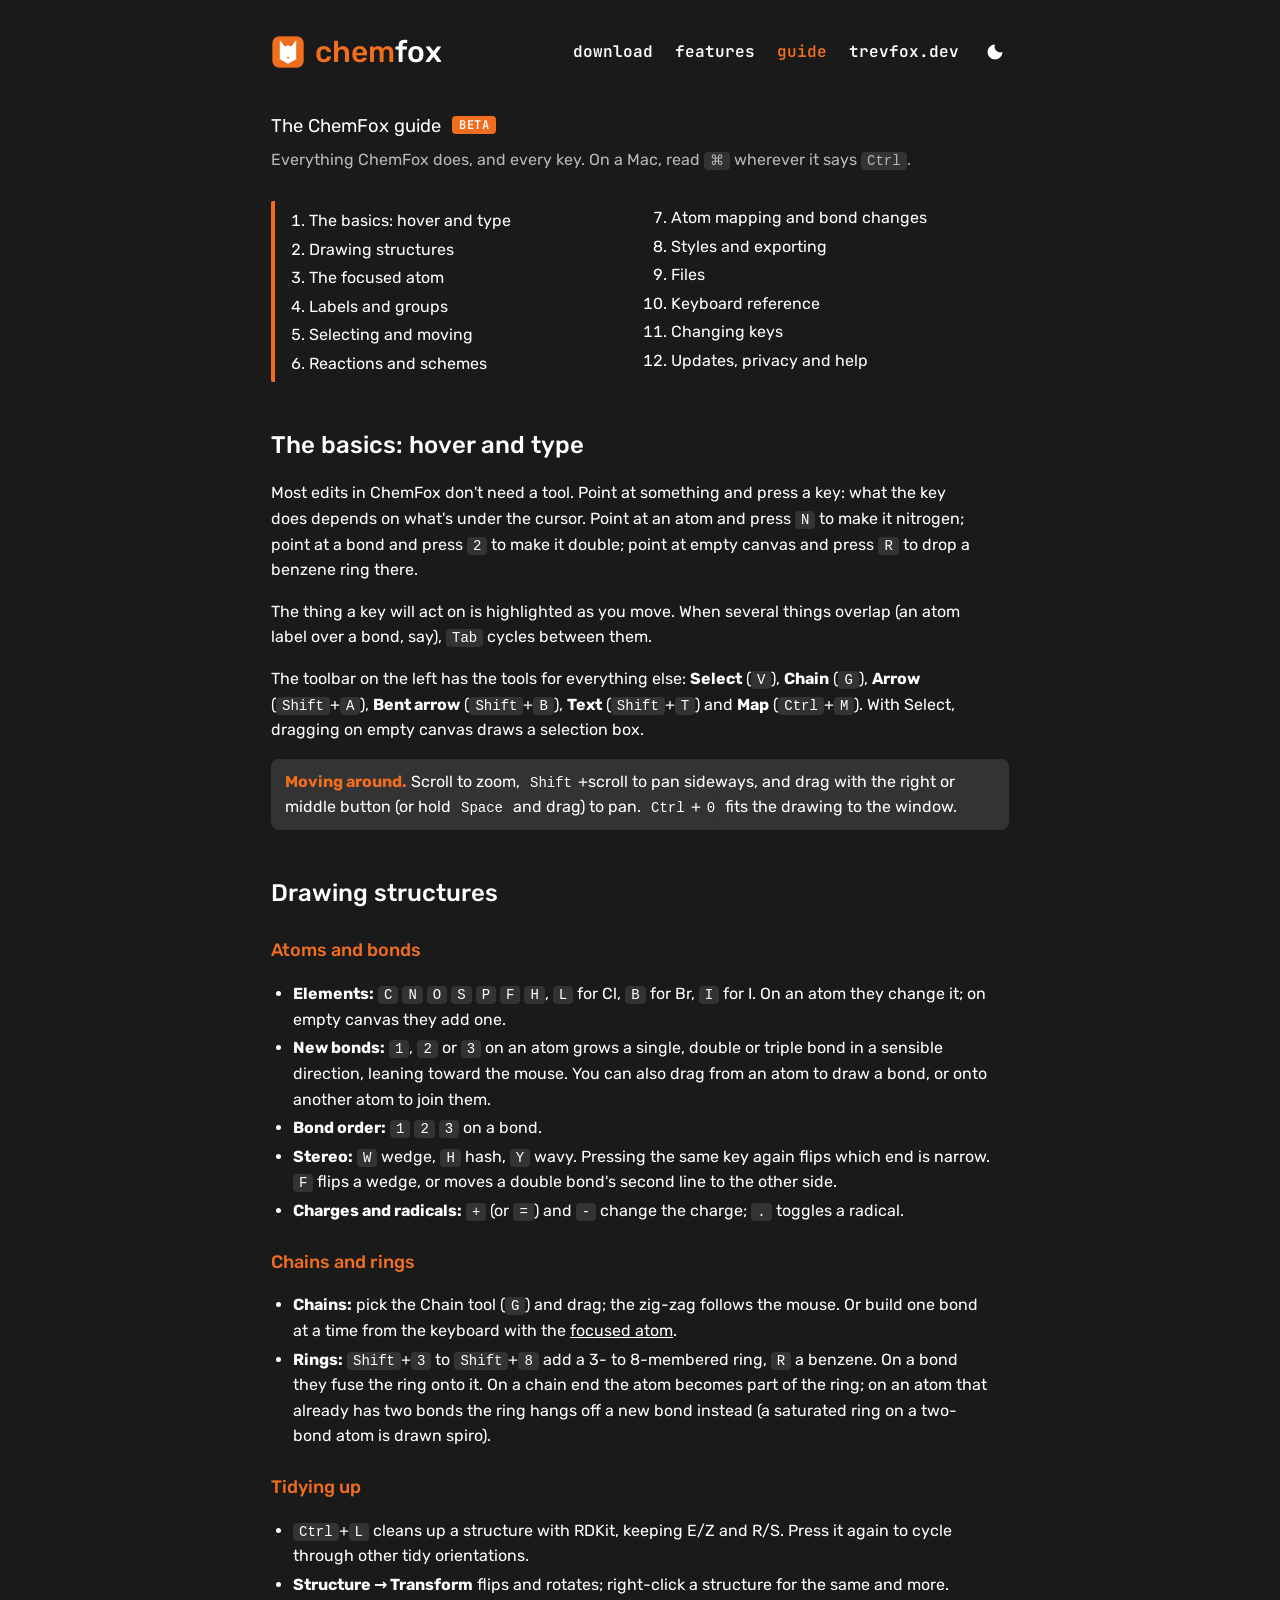
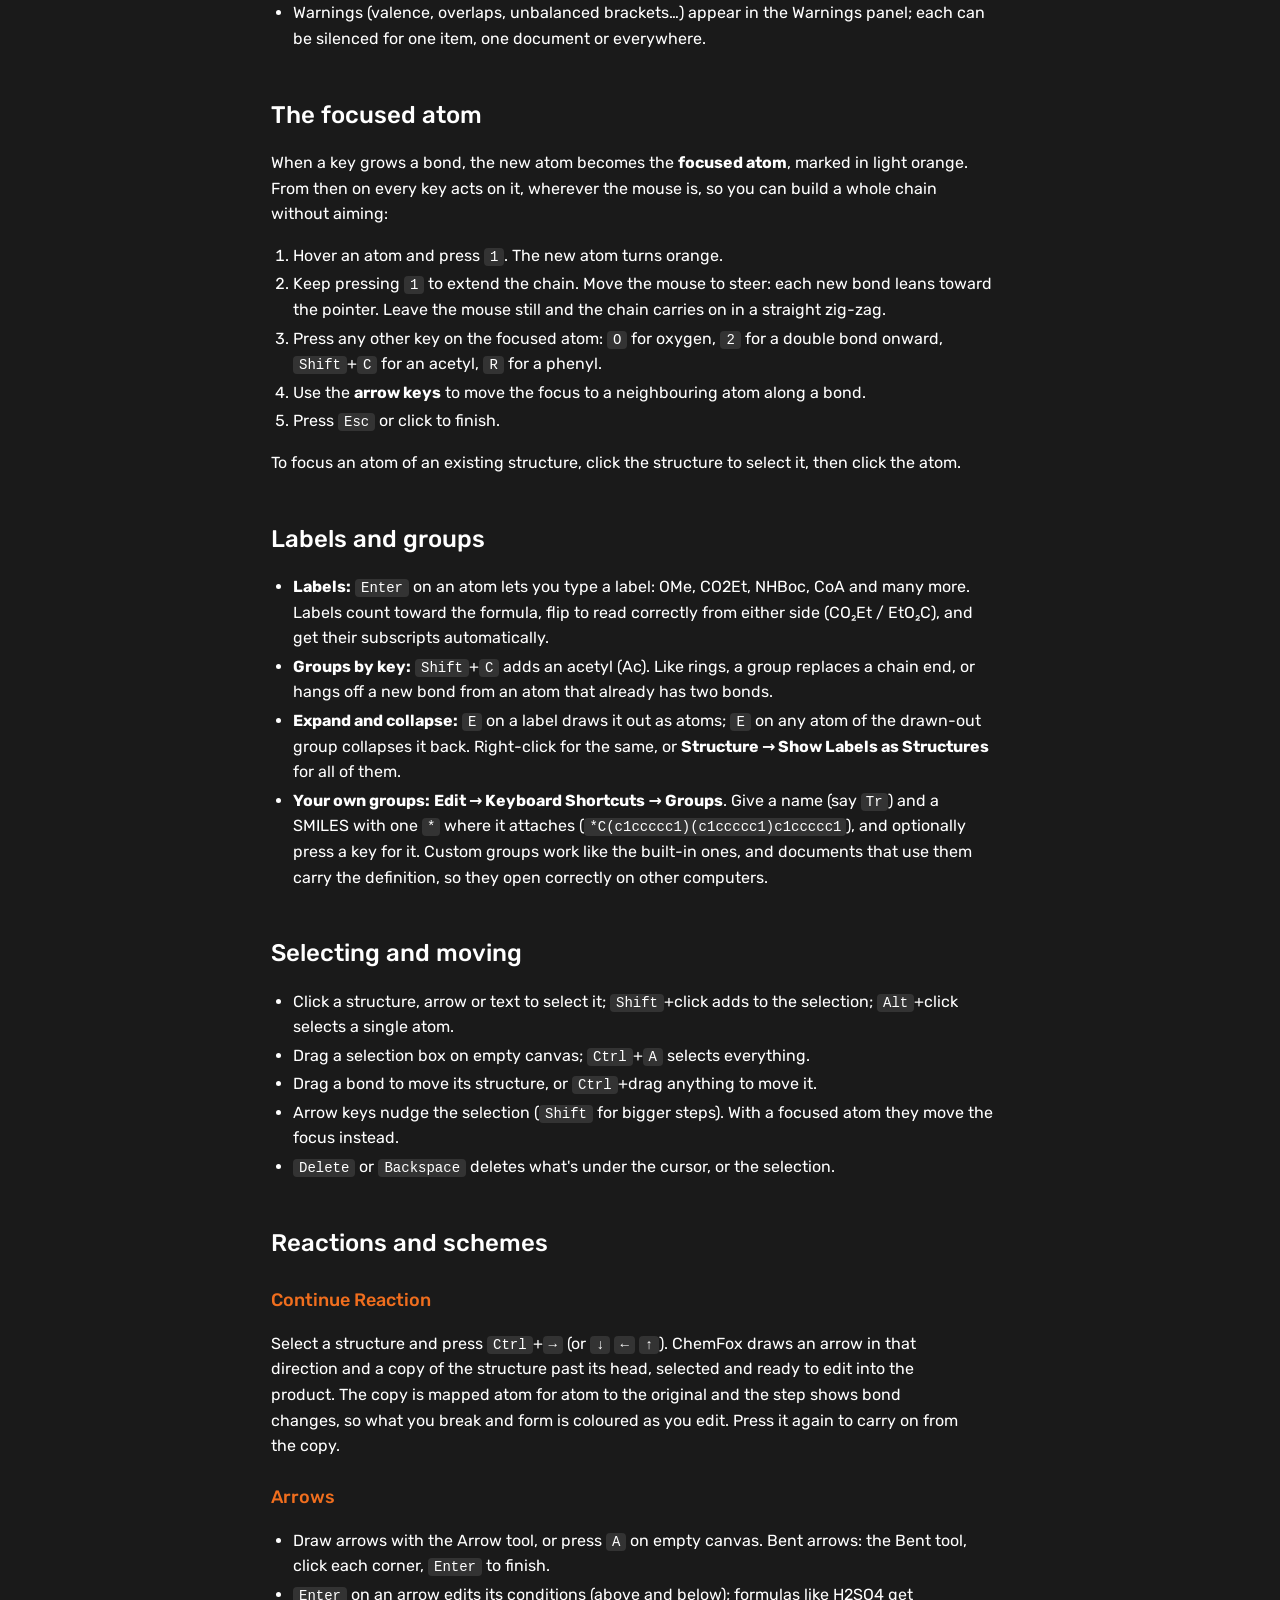
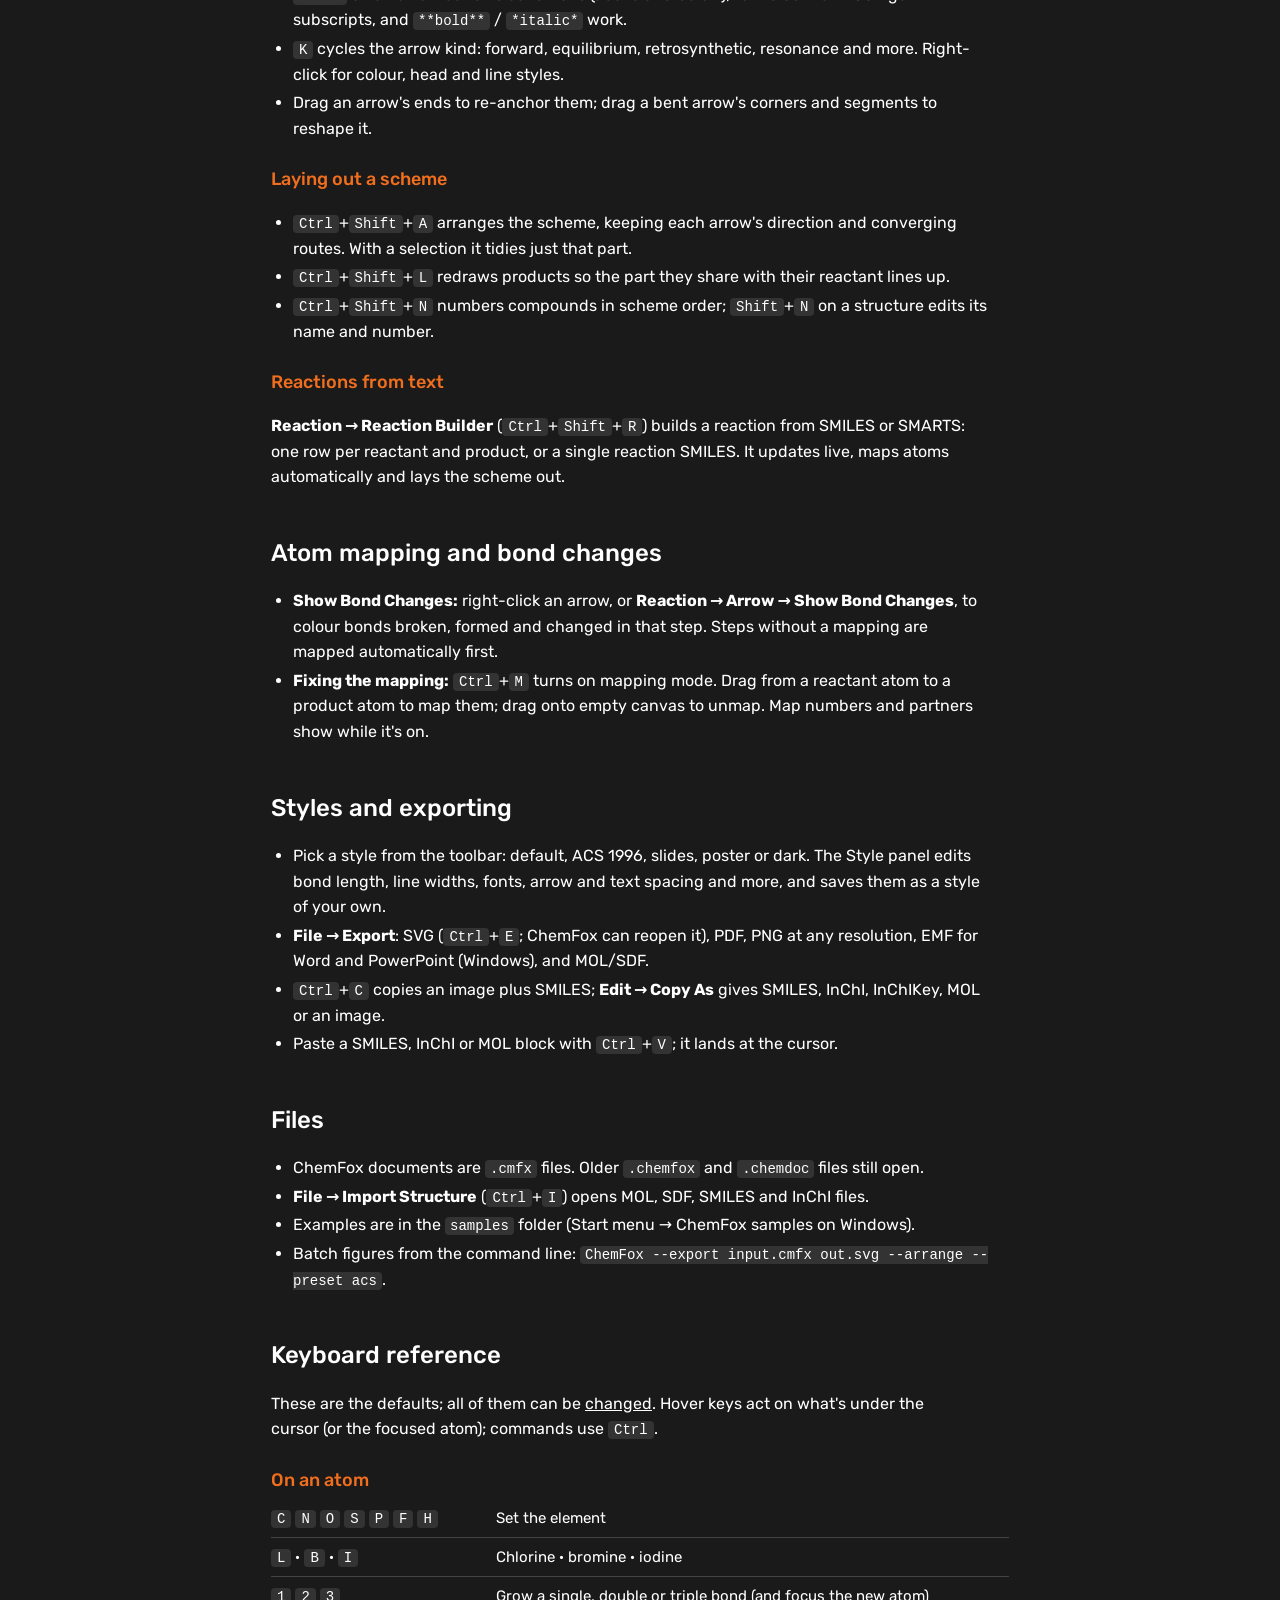
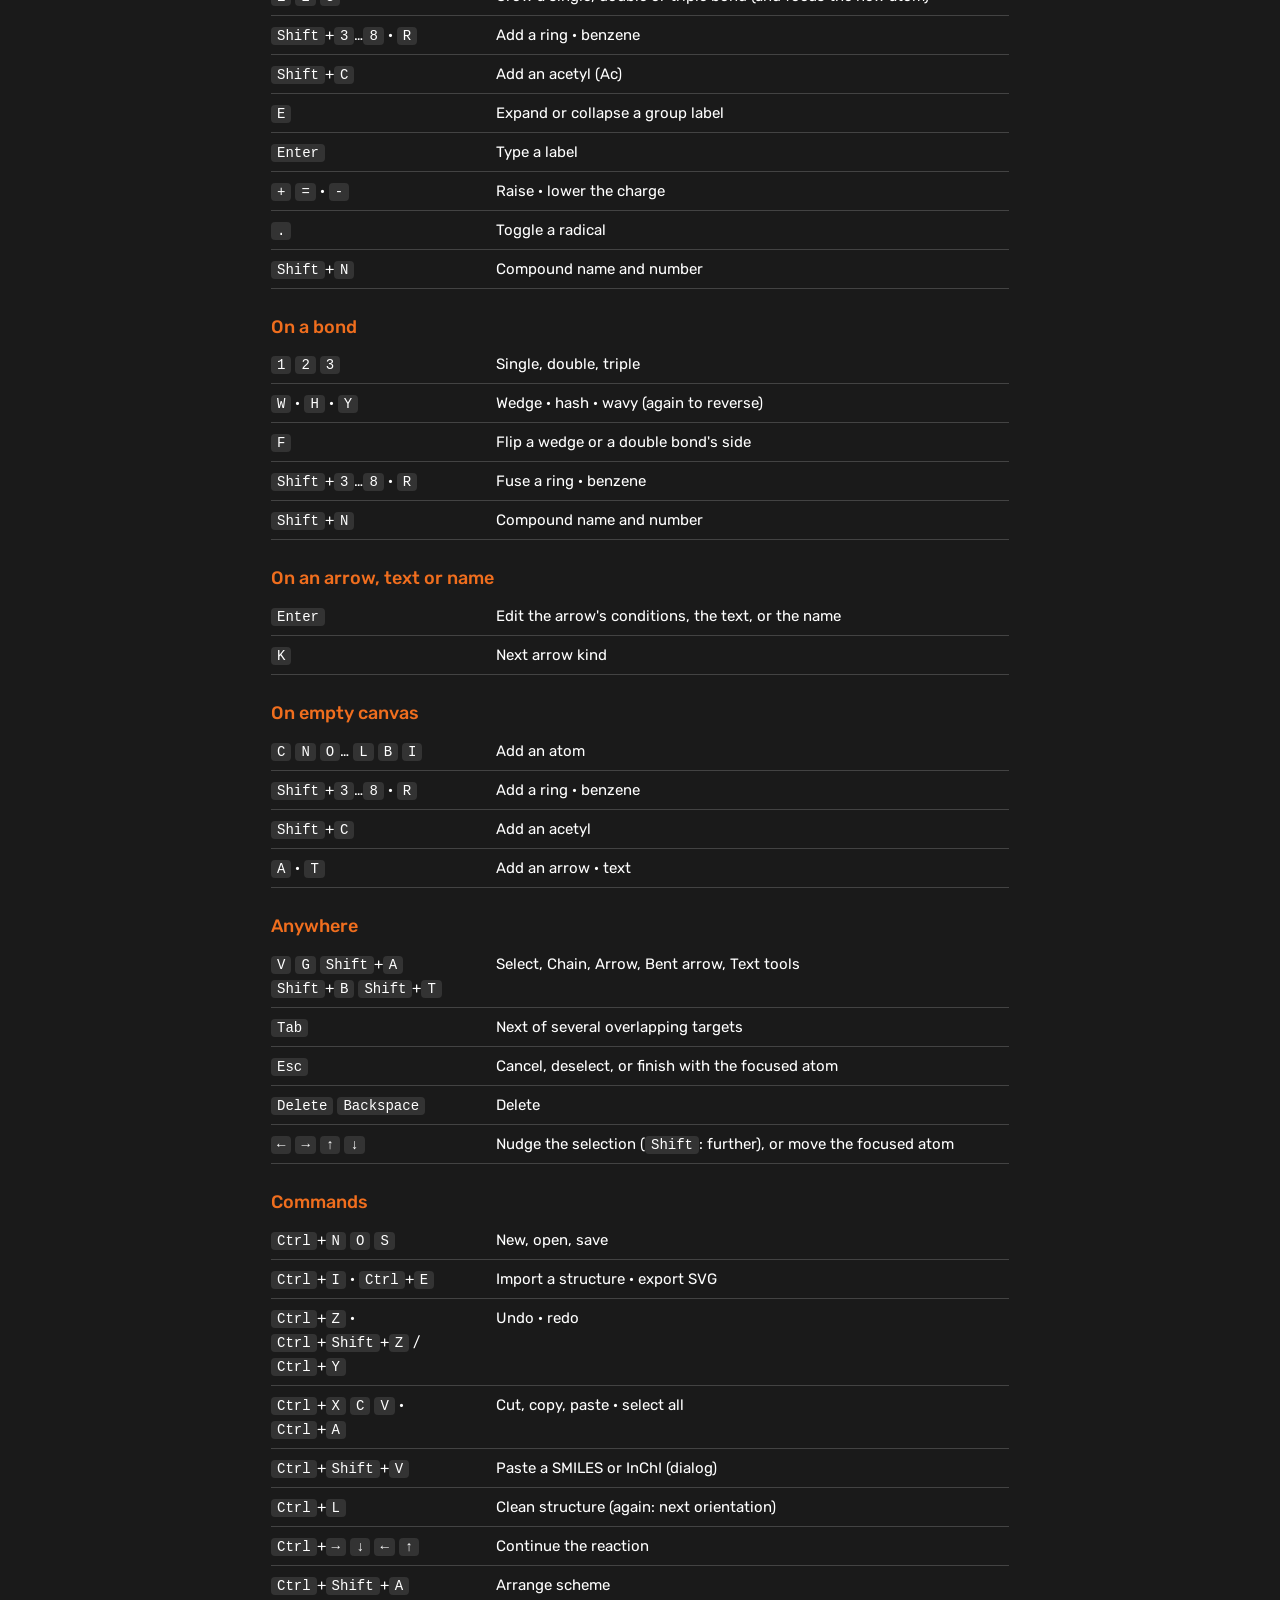
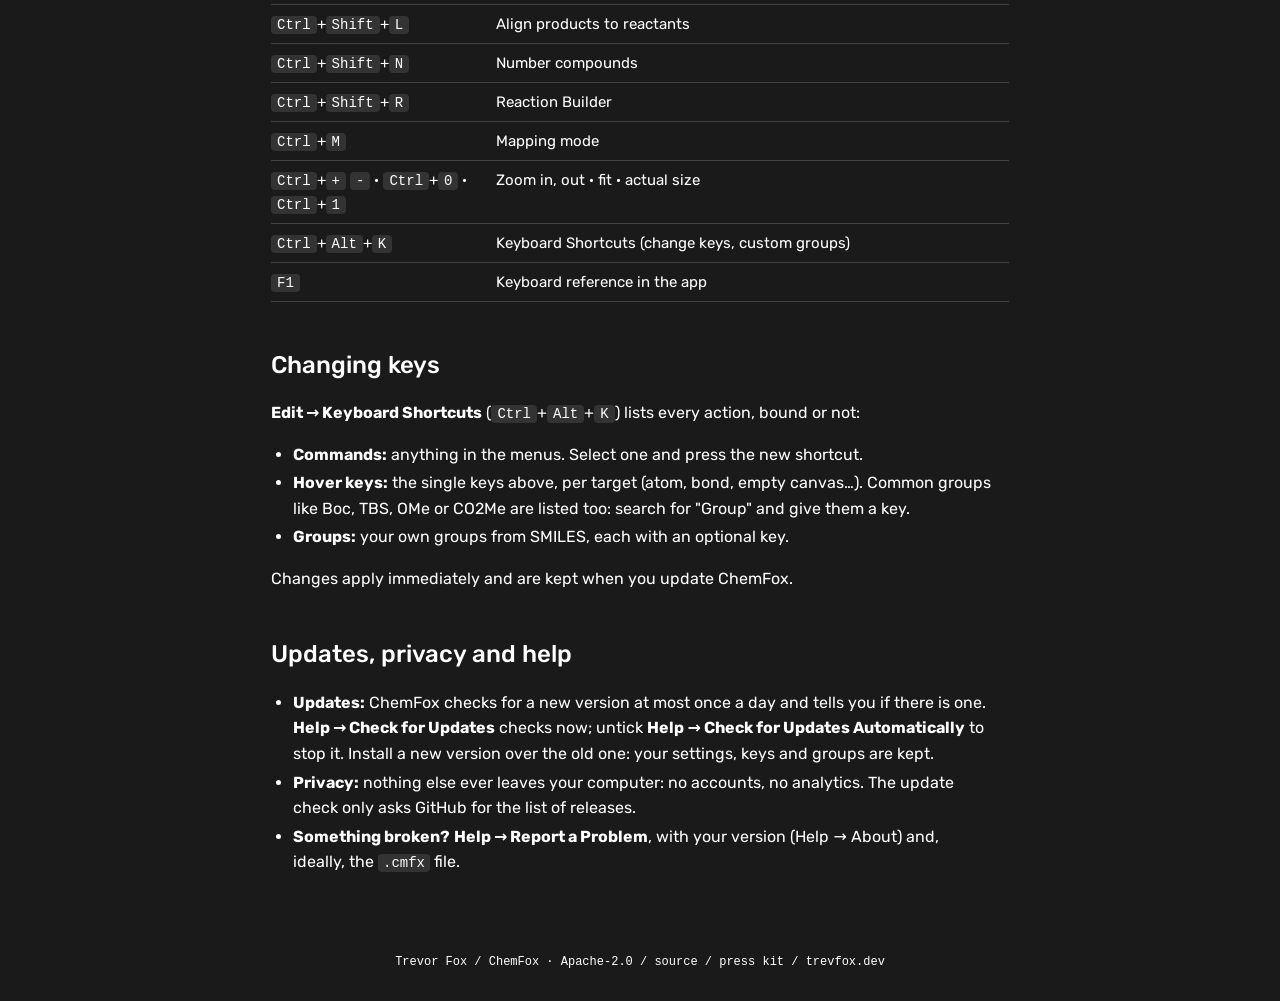
==== docs/guide.html @ 9e11d74b "Release 0.2.1: .cmfx files, update check, guide, licence fixes - Documents save as .cmfx; .chemfox a" ====
<!doctype html>
<html lang="en" class="dark">
<head>
<meta charset="utf-8">
<meta name="viewport" content="width=device-width, initial-scale=1">
<title>Guide · ChemFox | trevfox.dev</title>
<meta name="description" content="How to use ChemFox: hover-and-type drawing, the focused atom, reactions and schemes, styles, exports and every keyboard shortcut.">
<meta name="theme-color" content="#f06e1e">
<link rel="icon" href="assets/icon.svg" type="image/svg+xml">
<link rel="icon" href="assets/icon.png" type="image/png">
<link rel="apple-touch-icon" href="assets/apple-touch-icon.png">
<link rel="preconnect" href="https://fonts.googleapis.com">
<link rel="preconnect" href="https://fonts.gstatic.com" crossorigin>
<link href="https://fonts.googleapis.com/css2?family=JetBrains+Mono:wght@600&family=PT+Mono&family=Rubik:ital,wght@0,300..700;1,400&display=swap" rel="stylesheet">
<script>
  try { if (localStorage.getItem("theme") === "light") document.documentElement.classList.remove("dark"); } catch (e) {}
</script>
<link rel="stylesheet" href="assets/site.css">
</head>
<body>
<header>
  <a class="logo" href="./"><img src="assets/icon.png" alt=""><span><span class="a">chem</span>fox</span></a>
  <nav>
    <a href="./#download">download</a>
    <a href="./#features">features</a>
    <a href="guide.html" aria-current="page">guide</a>
    <a href="https://trevfox.dev">trevfox.dev</a>
    <button class="theme" id="theme" aria-label="Toggle light and dark">
      <svg class="moon-only" viewBox="0 0 24 24" fill="currentColor" aria-hidden="true"><path d="M12 3a9 9 0 1 0 9 9 7 7 0 0 1-9-9z"/></svg>
      <svg class="sun-only" viewBox="0 0 24 24" fill="none" stroke="currentColor" stroke-width="2" aria-hidden="true"><circle cx="12" cy="12" r="4"/><path d="M12 2v2M12 20v2M4.9 4.9l1.4 1.4M17.7 17.7l1.4 1.4M2 12h2M20 12h2M4.9 19.1l1.4-1.4M17.7 6.3l1.4-1.4"/></svg>
    </button>
  </nav>
</header>

<main class="guide">
  <p class="lede">The ChemFox guide <span class="badge">beta</span></p>
  <p class="sub">Everything ChemFox does, and every key. On a Mac, read <kbd>⌘</kbd> wherever it says <kbd>Ctrl</kbd>.</p>

  <div class="toc"><ol>
    <li><a href="#basics">The basics: hover and type</a></li>
    <li><a href="#drawing">Drawing structures</a></li>
    <li><a href="#focus">The focused atom</a></li>
    <li><a href="#groups">Labels and groups</a></li>
    <li><a href="#selecting">Selecting and moving</a></li>
    <li><a href="#reactions">Reactions and schemes</a></li>
    <li><a href="#mapping">Atom mapping and bond changes</a></li>
    <li><a href="#styles">Styles and exporting</a></li>
    <li><a href="#files">Files</a></li>
    <li><a href="#keys">Keyboard reference</a></li>
    <li><a href="#customise">Changing keys</a></li>
    <li><a href="#updates">Updates, privacy and help</a></li>
  </ol></div>

  <h2 id="basics"><a href="#basics">The basics: hover and type</a></h2>
  <p>Most edits in ChemFox don't need a tool. Point at something and press a key: what the key does depends on what's under the
    cursor. Point at an atom and press <kbd>N</kbd> to make it nitrogen; point at a bond and press <kbd>2</kbd> to make it double;
    point at empty canvas and press <kbd>R</kbd> to drop a benzene ring there.</p>
  <p>The thing a key will act on is highlighted as you move. When several things overlap (an atom label over a bond, say),
    <kbd>Tab</kbd> cycles between them.</p>
  <p>The toolbar on the left has the tools for everything else: <b>Select</b> (<kbd>V</kbd>), <b>Chain</b> (<kbd>G</kbd>),
    <b>Arrow</b> (<kbd>Shift</kbd>+<kbd>A</kbd>), <b>Bent arrow</b> (<kbd>Shift</kbd>+<kbd>B</kbd>), <b>Text</b>
    (<kbd>Shift</kbd>+<kbd>T</kbd>) and <b>Map</b> (<kbd>Ctrl</kbd>+<kbd>M</kbd>). With Select, dragging on empty canvas draws
    a selection box.</p>
  <div class="tip"><b>Moving around.</b> Scroll to zoom, <kbd>Shift</kbd>+scroll to pan sideways, and drag with the right or middle
    button (or hold <kbd>Space</kbd> and drag) to pan. <kbd>Ctrl</kbd>+<kbd>0</kbd> fits the drawing to the window.</div>

  <h2 id="drawing"><a href="#drawing">Drawing structures</a></h2>
  <h3>Atoms and bonds</h3>
  <ul>
    <li><b>Elements:</b> <kbd>C</kbd> <kbd>N</kbd> <kbd>O</kbd> <kbd>S</kbd> <kbd>P</kbd> <kbd>F</kbd> <kbd>H</kbd>,
      <kbd>L</kbd> for Cl, <kbd>B</kbd> for Br, <kbd>I</kbd> for I. On an atom they change it; on empty canvas they add one.</li>
    <li><b>New bonds:</b> <kbd>1</kbd>, <kbd>2</kbd> or <kbd>3</kbd> on an atom grows a single, double or triple bond in a sensible
      direction, leaning toward the mouse. You can also drag from an atom to draw a bond, or onto another atom to join them.</li>
    <li><b>Bond order:</b> <kbd>1</kbd> <kbd>2</kbd> <kbd>3</kbd> on a bond.</li>
    <li><b>Stereo:</b> <kbd>W</kbd> wedge, <kbd>H</kbd> hash, <kbd>Y</kbd> wavy. Pressing the same key again flips which end is narrow.
      <kbd>F</kbd> flips a wedge, or moves a double bond's second line to the other side.</li>
    <li><b>Charges and radicals:</b> <kbd>+</kbd> (or <kbd>=</kbd>) and <kbd>-</kbd> change the charge; <kbd>.</kbd> toggles a radical.</li>
  </ul>
  <h3>Chains and rings</h3>
  <ul>
    <li><b>Chains:</b> pick the Chain tool (<kbd>G</kbd>) and drag; the zig-zag follows the mouse. Or build one bond at a time from the
      keyboard with the <a href="#focus">focused atom</a>.</li>
    <li><b>Rings:</b> <kbd>Shift</kbd>+<kbd>3</kbd> to <kbd>Shift</kbd>+<kbd>8</kbd> add a 3- to 8-membered ring, <kbd>R</kbd> a benzene.
      On a bond they fuse the ring onto it. On a chain end the atom becomes part of the ring; on an atom that already has two
      bonds the ring hangs off a new bond instead (a saturated ring on a two-bond atom is drawn spiro).</li>
  </ul>
  <h3>Tidying up</h3>
  <ul>
    <li><kbd>Ctrl</kbd>+<kbd>L</kbd> cleans up a structure with RDKit, keeping E/Z and R/S. Press it again to cycle through other tidy orientations.</li>
    <li><b>Structure → Transform</b> flips and rotates; right-click a structure for the same and more.</li>
    <li>Warnings (valence, overlaps, unbalanced brackets…) appear in the Warnings panel; each can be silenced for one item, one document or everywhere.</li>
  </ul>

  <h2 id="focus"><a href="#focus">The focused atom</a></h2>
  <p>When a key grows a bond, the new atom becomes the <b>focused atom</b>, marked in light orange. From then on every key acts on it,
    wherever the mouse is, so you can build a whole chain without aiming:</p>
  <ol>
    <li>Hover an atom and press <kbd>1</kbd>. The new atom turns orange.</li>
    <li>Keep pressing <kbd>1</kbd> to extend the chain. Move the mouse to steer: each new bond leans toward the pointer. Leave the mouse
      still and the chain carries on in a straight zig-zag.</li>
    <li>Press any other key on the focused atom: <kbd>O</kbd> for oxygen, <kbd>2</kbd> for a double bond onward,
      <kbd>Shift</kbd>+<kbd>C</kbd> for an acetyl, <kbd>R</kbd> for a phenyl.</li>
    <li>Use the <b>arrow keys</b> to move the focus to a neighbouring atom along a bond.</li>
    <li>Press <kbd>Esc</kbd> or click to finish.</li>
  </ol>
  <p>To focus an atom of an existing structure, click the structure to select it, then click the atom.</p>

  <h2 id="groups"><a href="#groups">Labels and groups</a></h2>
  <ul>
    <li><b>Labels:</b> <kbd>Enter</kbd> on an atom lets you type a label: OMe, CO2Et, NHBoc, CoA and many more. Labels count toward the
      formula, flip to read correctly from either side (CO₂Et / EtO₂C), and get their subscripts automatically.</li>
    <li><b>Groups by key:</b> <kbd>Shift</kbd>+<kbd>C</kbd> adds an acetyl (Ac). Like rings, a group replaces a chain end, or hangs off a
      new bond from an atom that already has two bonds.</li>
    <li><b>Expand and collapse:</b> <kbd>E</kbd> on a label draws it out as atoms; <kbd>E</kbd> on any atom of the drawn-out group
      collapses it back. Right-click for the same, or <b>Structure → Show Labels as Structures</b> for all of them.</li>
    <li><b>Your own groups:</b> <b>Edit → Keyboard Shortcuts → Groups</b>. Give a name (say <code>Tr</code>) and a SMILES with one
      <code>*</code> where it attaches (<code>*C(c1ccccc1)(c1ccccc1)c1ccccc1</code>), and optionally press a key for it. Custom groups work
      like the built-in ones, and documents that use them carry the definition, so they open correctly on other computers.</li>
  </ul>

  <h2 id="selecting"><a href="#selecting">Selecting and moving</a></h2>
  <ul>
    <li>Click a structure, arrow or text to select it; <kbd>Shift</kbd>+click adds to the selection; <kbd>Alt</kbd>+click selects a single atom.</li>
    <li>Drag a selection box on empty canvas; <kbd>Ctrl</kbd>+<kbd>A</kbd> selects everything.</li>
    <li>Drag a bond to move its structure, or <kbd>Ctrl</kbd>+drag anything to move it.</li>
    <li>Arrow keys nudge the selection (<kbd>Shift</kbd> for bigger steps). With a focused atom they move the focus instead.</li>
    <li><kbd>Delete</kbd> or <kbd>Backspace</kbd> deletes what's under the cursor, or the selection.</li>
  </ul>

  <h2 id="reactions"><a href="#reactions">Reactions and schemes</a></h2>
  <h3>Continue Reaction</h3>
  <p>Select a structure and press <kbd>Ctrl</kbd>+<kbd>→</kbd> (or <kbd>↓</kbd> <kbd>←</kbd> <kbd>↑</kbd>). ChemFox draws an arrow in
    that direction and a copy of the structure past its head, selected and ready to edit into the product. The copy is mapped atom for
    atom to the original and the step shows bond changes, so what you break and form is coloured as you edit. Press it again to carry on
    from the copy.</p>
  <h3>Arrows</h3>
  <ul>
    <li>Draw arrows with the Arrow tool, or press <kbd>A</kbd> on empty canvas. Bent arrows: the Bent tool, click each corner, <kbd>Enter</kbd> to finish.</li>
    <li><kbd>Enter</kbd> on an arrow edits its conditions (above and below); formulas like H2SO4 get subscripts, and <code>**bold**</code> / <code>*italic*</code> work.</li>
    <li><kbd>K</kbd> cycles the arrow kind: forward, equilibrium, retrosynthetic, resonance and more. Right-click for colour, head and line styles.</li>
    <li>Drag an arrow's ends to re-anchor them; drag a bent arrow's corners and segments to reshape it.</li>
  </ul>
  <h3>Laying out a scheme</h3>
  <ul>
    <li><kbd>Ctrl</kbd>+<kbd>Shift</kbd>+<kbd>A</kbd> arranges the scheme, keeping each arrow's direction and converging routes. With a selection it tidies just that part.</li>
    <li><kbd>Ctrl</kbd>+<kbd>Shift</kbd>+<kbd>L</kbd> redraws products so the part they share with their reactant lines up.</li>
    <li><kbd>Ctrl</kbd>+<kbd>Shift</kbd>+<kbd>N</kbd> numbers compounds in scheme order; <kbd>Shift</kbd>+<kbd>N</kbd> on a structure edits its name and number.</li>
  </ul>
  <h3>Reactions from text</h3>
  <p><b>Reaction → Reaction Builder</b> (<kbd>Ctrl</kbd>+<kbd>Shift</kbd>+<kbd>R</kbd>) builds a reaction from SMILES or SMARTS: one row
    per reactant and product, or a single reaction SMILES. It updates live, maps atoms automatically and lays the scheme out.</p>

  <h2 id="mapping"><a href="#mapping">Atom mapping and bond changes</a></h2>
  <ul>
    <li><b>Show Bond Changes:</b> right-click an arrow, or <b>Reaction → Arrow → Show Bond Changes</b>, to colour bonds broken, formed and
      changed in that step. Steps without a mapping are mapped automatically first.</li>
    <li><b>Fixing the mapping:</b> <kbd>Ctrl</kbd>+<kbd>M</kbd> turns on mapping mode. Drag from a reactant atom to a product atom to map
      them; drag onto empty canvas to unmap. Map numbers and partners show while it's on.</li>
  </ul>

  <h2 id="styles"><a href="#styles">Styles and exporting</a></h2>
  <ul>
    <li>Pick a style from the toolbar: default, ACS 1996, slides, poster or dark. The Style panel edits bond length, line widths, fonts,
      arrow and text spacing and more, and saves them as a style of your own.</li>
    <li><b>File → Export</b>: SVG (<kbd>Ctrl</kbd>+<kbd>E</kbd>; ChemFox can reopen it), PDF, PNG at any resolution, EMF for Word and
      PowerPoint (Windows), and MOL/SDF.</li>
    <li><kbd>Ctrl</kbd>+<kbd>C</kbd> copies an image plus SMILES; <b>Edit → Copy As</b> gives SMILES, InChI, InChIKey, MOL or an image.</li>
    <li>Paste a SMILES, InChI or MOL block with <kbd>Ctrl</kbd>+<kbd>V</kbd>; it lands at the cursor.</li>
  </ul>

  <h2 id="files"><a href="#files">Files</a></h2>
  <ul>
    <li>ChemFox documents are <code>.cmfx</code> files. Older <code>.chemfox</code> and <code>.chemdoc</code> files still open.</li>
    <li><b>File → Import Structure</b> (<kbd>Ctrl</kbd>+<kbd>I</kbd>) opens MOL, SDF, SMILES and InChI files.</li>
    <li>Examples are in the <code>samples</code> folder (Start menu → ChemFox samples on Windows).</li>
    <li>Batch figures from the command line: <code>ChemFox --export input.cmfx out.svg --arrange --preset acs</code>.</li>
  </ul>

  <h2 id="keys"><a href="#keys">Keyboard reference</a></h2>
  <p>These are the defaults; all of them can be <a href="#customise">changed</a>. Hover keys act on what's under the cursor
    (or the focused atom); commands use <kbd>Ctrl</kbd>.</p>

  <h3>On an atom</h3>
  <table>
    <tr><td><kbd>C</kbd> <kbd>N</kbd> <kbd>O</kbd> <kbd>S</kbd> <kbd>P</kbd> <kbd>F</kbd> <kbd>H</kbd></td><td>Set the element</td></tr>
    <tr><td><kbd>L</kbd> · <kbd>B</kbd> · <kbd>I</kbd></td><td>Chlorine · bromine · iodine</td></tr>
    <tr><td><kbd>1</kbd> <kbd>2</kbd> <kbd>3</kbd></td><td>Grow a single, double or triple bond (and focus the new atom)</td></tr>
    <tr><td><kbd>Shift</kbd>+<kbd>3</kbd>…<kbd>8</kbd> · <kbd>R</kbd></td><td>Add a ring · benzene</td></tr>
    <tr><td><kbd>Shift</kbd>+<kbd>C</kbd></td><td>Add an acetyl (Ac)</td></tr>
    <tr><td><kbd>E</kbd></td><td>Expand or collapse a group label</td></tr>
    <tr><td><kbd>Enter</kbd></td><td>Type a label</td></tr>
    <tr><td><kbd>+</kbd> <kbd>=</kbd> · <kbd>-</kbd></td><td>Raise · lower the charge</td></tr>
    <tr><td><kbd>.</kbd></td><td>Toggle a radical</td></tr>
    <tr><td><kbd>Shift</kbd>+<kbd>N</kbd></td><td>Compound name and number</td></tr>
  </table>

  <h3>On a bond</h3>
  <table>
    <tr><td><kbd>1</kbd> <kbd>2</kbd> <kbd>3</kbd></td><td>Single, double, triple</td></tr>
    <tr><td><kbd>W</kbd> · <kbd>H</kbd> · <kbd>Y</kbd></td><td>Wedge · hash · wavy (again to reverse)</td></tr>
    <tr><td><kbd>F</kbd></td><td>Flip a wedge or a double bond's side</td></tr>
    <tr><td><kbd>Shift</kbd>+<kbd>3</kbd>…<kbd>8</kbd> · <kbd>R</kbd></td><td>Fuse a ring · benzene</td></tr>
    <tr><td><kbd>Shift</kbd>+<kbd>N</kbd></td><td>Compound name and number</td></tr>
  </table>

  <h3>On an arrow, text or name</h3>
  <table>
    <tr><td><kbd>Enter</kbd></td><td>Edit the arrow's conditions, the text, or the name</td></tr>
    <tr><td><kbd>K</kbd></td><td>Next arrow kind</td></tr>
  </table>

  <h3>On empty canvas</h3>
  <table>
    <tr><td><kbd>C</kbd> <kbd>N</kbd> <kbd>O</kbd>… <kbd>L</kbd> <kbd>B</kbd> <kbd>I</kbd></td><td>Add an atom</td></tr>
    <tr><td><kbd>Shift</kbd>+<kbd>3</kbd>…<kbd>8</kbd> · <kbd>R</kbd></td><td>Add a ring · benzene</td></tr>
    <tr><td><kbd>Shift</kbd>+<kbd>C</kbd></td><td>Add an acetyl</td></tr>
    <tr><td><kbd>A</kbd> · <kbd>T</kbd></td><td>Add an arrow · text</td></tr>
  </table>

  <h3>Anywhere</h3>
  <table>
    <tr><td><kbd>V</kbd> <kbd>G</kbd> <kbd>Shift</kbd>+<kbd>A</kbd> <kbd>Shift</kbd>+<kbd>B</kbd> <kbd>Shift</kbd>+<kbd>T</kbd></td><td>Select, Chain, Arrow, Bent arrow, Text tools</td></tr>
    <tr><td><kbd>Tab</kbd></td><td>Next of several overlapping targets</td></tr>
    <tr><td><kbd>Esc</kbd></td><td>Cancel, deselect, or finish with the focused atom</td></tr>
    <tr><td><kbd>Delete</kbd> <kbd>Backspace</kbd></td><td>Delete</td></tr>
    <tr><td><kbd>←</kbd> <kbd>→</kbd> <kbd>↑</kbd> <kbd>↓</kbd></td><td>Nudge the selection (<kbd>Shift</kbd>: further), or move the focused atom</td></tr>
  </table>

  <h3>Commands</h3>
  <table>
    <tr><td><kbd>Ctrl</kbd>+<kbd>N</kbd> <kbd>O</kbd> <kbd>S</kbd></td><td>New, open, save</td></tr>
    <tr><td><kbd>Ctrl</kbd>+<kbd>I</kbd> · <kbd>Ctrl</kbd>+<kbd>E</kbd></td><td>Import a structure · export SVG</td></tr>
    <tr><td><kbd>Ctrl</kbd>+<kbd>Z</kbd> · <kbd>Ctrl</kbd>+<kbd>Shift</kbd>+<kbd>Z</kbd> / <kbd>Ctrl</kbd>+<kbd>Y</kbd></td><td>Undo · redo</td></tr>
    <tr><td><kbd>Ctrl</kbd>+<kbd>X</kbd> <kbd>C</kbd> <kbd>V</kbd> · <kbd>Ctrl</kbd>+<kbd>A</kbd></td><td>Cut, copy, paste · select all</td></tr>
    <tr><td><kbd>Ctrl</kbd>+<kbd>Shift</kbd>+<kbd>V</kbd></td><td>Paste a SMILES or InChI (dialog)</td></tr>
    <tr><td><kbd>Ctrl</kbd>+<kbd>L</kbd></td><td>Clean structure (again: next orientation)</td></tr>
    <tr><td><kbd>Ctrl</kbd>+<kbd>→</kbd> <kbd>↓</kbd> <kbd>←</kbd> <kbd>↑</kbd></td><td>Continue the reaction</td></tr>
    <tr><td><kbd>Ctrl</kbd>+<kbd>Shift</kbd>+<kbd>A</kbd></td><td>Arrange scheme</td></tr>
    <tr><td><kbd>Ctrl</kbd>+<kbd>Shift</kbd>+<kbd>L</kbd></td><td>Align products to reactants</td></tr>
    <tr><td><kbd>Ctrl</kbd>+<kbd>Shift</kbd>+<kbd>N</kbd></td><td>Number compounds</td></tr>
    <tr><td><kbd>Ctrl</kbd>+<kbd>Shift</kbd>+<kbd>R</kbd></td><td>Reaction Builder</td></tr>
    <tr><td><kbd>Ctrl</kbd>+<kbd>M</kbd></td><td>Mapping mode</td></tr>
    <tr><td><kbd>Ctrl</kbd>+<kbd>+</kbd> <kbd>-</kbd> · <kbd>Ctrl</kbd>+<kbd>0</kbd> · <kbd>Ctrl</kbd>+<kbd>1</kbd></td><td>Zoom in, out · fit · actual size</td></tr>
    <tr><td><kbd>Ctrl</kbd>+<kbd>Alt</kbd>+<kbd>K</kbd></td><td>Keyboard Shortcuts (change keys, custom groups)</td></tr>
    <tr><td><kbd>F1</kbd></td><td>Keyboard reference in the app</td></tr>
  </table>

  <h2 id="customise"><a href="#customise">Changing keys</a></h2>
  <p><b>Edit → Keyboard Shortcuts</b> (<kbd>Ctrl</kbd>+<kbd>Alt</kbd>+<kbd>K</kbd>) lists every action, bound or not:</p>
  <ul>
    <li><b>Commands:</b> anything in the menus. Select one and press the new shortcut.</li>
    <li><b>Hover keys:</b> the single keys above, per target (atom, bond, empty canvas…). Common groups like Boc, TBS, OMe or CO2Me are
      listed too: search for "Group" and give them a key.</li>
    <li><b>Groups:</b> your own groups from SMILES, each with an optional key.</li>
  </ul>
  <p>Changes apply immediately and are kept when you update ChemFox.</p>

  <h2 id="updates"><a href="#updates">Updates, privacy and help</a></h2>
  <ul>
    <li><b>Updates:</b> ChemFox checks for a new version at most once a day and tells you if there is one. <b>Help → Check for Updates</b>
      checks now; untick <b>Help → Check for Updates Automatically</b> to stop it. Install a new version over the old one: your settings,
      keys and groups are kept.</li>
    <li><b>Privacy:</b> nothing else ever leaves your computer: no accounts, no analytics. The update check only asks GitHub for the list of releases.</li>
    <li><b>Something broken?</b> <b>Help → Report a Problem</b>, with your version (Help → About) and, ideally, the <code>.cmfx</code> file.</li>
  </ul>
</main>

<footer>
  Trevor Fox / ChemFox · Apache-2.0 / <a href="https://github.com/VoxelMC/ChemFox">source</a> / <a href="press/chemfox-press-kit.zip" download>press kit</a> / <a href="https://trevfox.dev">trevfox.dev</a>
</footer>
<script src="assets/site.js"></script>
</body>
</html>
---- docs/assets/site.css ----
/* ChemFox site: the layout and type of trevfox.dev, in ChemFox orange. Shared by every page. */
:root {
  --bg: #fff8f3; --text: #424242; --muted: #6b6b6b; --code-bg: #fde8d9;
  --accent: #f06e1e;        /* bars, borders, the logo */
  --accent-text: #c2410c;   /* orange text: deeper on light backgrounds so it stays readable */
  --rule: color-mix(in srgb, var(--text) 18%, transparent);
  --sans: "Rubik", ui-sans-serif, system-ui, sans-serif;
  --nav: "JetBrains Mono", ui-monospace, monospace;
  --mono: "PT Mono", ui-monospace, SFMono-Regular, Menlo, Consolas, monospace;
}
.dark { --bg: #1a1a1a; --text: #ffffff; --muted: #b8b8b8; --code-bg: #333333; --accent-text: #f06e1e; }
* { box-sizing: border-box; }
html { background: var(--bg); scroll-behavior: smooth; }
body { margin: 0 auto; max-width: 77ch; padding: 0 16px; background: var(--bg); color: var(--text);
       font: 400 16px/1.6 var(--sans); transition: background-color .4s, color .4s; }
a { color: inherit; }
::selection { background: var(--accent); color: #fff; }

/* Header: wordmark left, mono nav right */
header { display: flex; align-items: center; justify-content: space-between; gap: 16px; padding: 28px 0 8px; flex-wrap: wrap; }
.logo { font-size: 30px; font-weight: 500; text-decoration: none; display: inline-flex; align-items: center; gap: 10px; }
.logo img { width: 34px; height: 34px; border-radius: 8px; }
.logo .a { color: var(--accent-text); }
nav { display: flex; align-items: center; gap: 22px; font-family: var(--nav); font-weight: 600; }
nav a { text-decoration: none; }
nav a:hover, nav a[aria-current], .theme:hover { color: var(--accent-text); }
.theme { background: none; border: 0; color: inherit; cursor: pointer; padding: 4px; display: inline-flex; }
.theme svg { width: 20px; height: 20px; }
.dark .sun-only, :root:not(.dark) .moon-only { display: none; }

main { padding: 28px 0 40px; }
.lede { font-size: 1.15rem; margin: 0 0 6px; }
.lede strong { color: var(--accent-text); font-weight: 500; }
.sub { color: var(--muted); margin: 0 0 28px; }
.badge { display: inline-block; font: 600 12px var(--nav); letter-spacing: .5px; text-transform: uppercase;
         color: #fff; background: var(--accent); border-radius: 4px; padding: 1px 7px; vertical-align: 3px; margin-left: 6px; }

/* Section dividers: label + 2px rule */
.divider { display: flex; align-items: center; gap: 8px; margin: 36px 0 16px; }
.divider span { white-space: nowrap; }
.divider i { height: 2px; flex: 1; background: var(--text); }

/* Entries: accent bar on the left, accent title, meta line */
.entry { display: flex; gap: 12px; margin-bottom: 20px; }
.entry::before { content: ""; width: 4px; border-radius: 4px; background: var(--accent); flex: none; }
.entry h3 { margin: 0; font-size: 20px; font-weight: 500; }
.entry h3 a, .entry h3 { color: var(--accent-text); text-decoration: none; }
.entry h3 a:hover { text-decoration: underline; }
.meta { font-size: 14px; letter-spacing: .35px; margin-top: 2px; }
.tags a { margin-right: 8px; text-decoration: underline; }
.entry p { margin: 4px 0 0; }

figure { margin: 0; }
figure img { width: 100%; height: auto; display: block; border: 2px solid var(--accent); border-radius: 8px; background: #fff; }
figcaption { font-size: 14px; color: var(--muted); margin-top: 6px; }

kbd { font: 14px var(--mono); background: var(--code-bg); border-radius: 4px; padding: 1px 6px; white-space: nowrap; }
code { font: 14px var(--mono); background: var(--code-bg); border-radius: 4px; padding: 1px 5px; }
table { border-collapse: collapse; width: 100%; font-size: 15px; }
td, th { padding: 7px 8px 7px 0; vertical-align: top; border-bottom: 1px solid var(--rule); text-align: left; }
th { font: 600 13px var(--nav); color: var(--muted); }
td:first-child { white-space: nowrap; padding-right: 16px; }

/* Guide pages */
.guide h2 { font-size: 24px; font-weight: 500; margin: 44px 0 8px; scroll-margin-top: 16px; }
.guide h2 a { text-decoration: none; }
.guide h3 { font-size: 18px; font-weight: 500; color: var(--accent-text); margin: 24px 0 4px; }
.guide p, .guide li { max-width: 70ch; }
.guide ul, .guide ol { padding-left: 22px; }
.guide li { margin: 3px 0; }
.toc { border-left: 4px solid var(--accent); border-radius: 2px; padding: 4px 0 4px 14px; margin: 8px 0 8px; }
.toc a { text-decoration: none; }
.toc a:hover { color: var(--accent-text); text-decoration: underline; }
.toc ol { margin: 0; padding-left: 20px; columns: 2; column-gap: 24px; }
.guide table { table-layout: fixed; }
.guide td:first-child { width: 15em; white-space: normal; }
.tip { background: var(--code-bg); border-radius: 8px; padding: 10px 14px; margin: 14px 0; }
.tip b:first-child { color: var(--accent-text); }

footer { font: 300 12px var(--mono); text-align: center; padding: 24px 0 32px; }
footer a { text-decoration: none; }
footer a:hover { color: var(--accent-text); }
@media (max-width: 560px) { nav { gap: 14px; font-size: 14px; } .logo { font-size: 26px; } .toc ol { columns: 1; } }
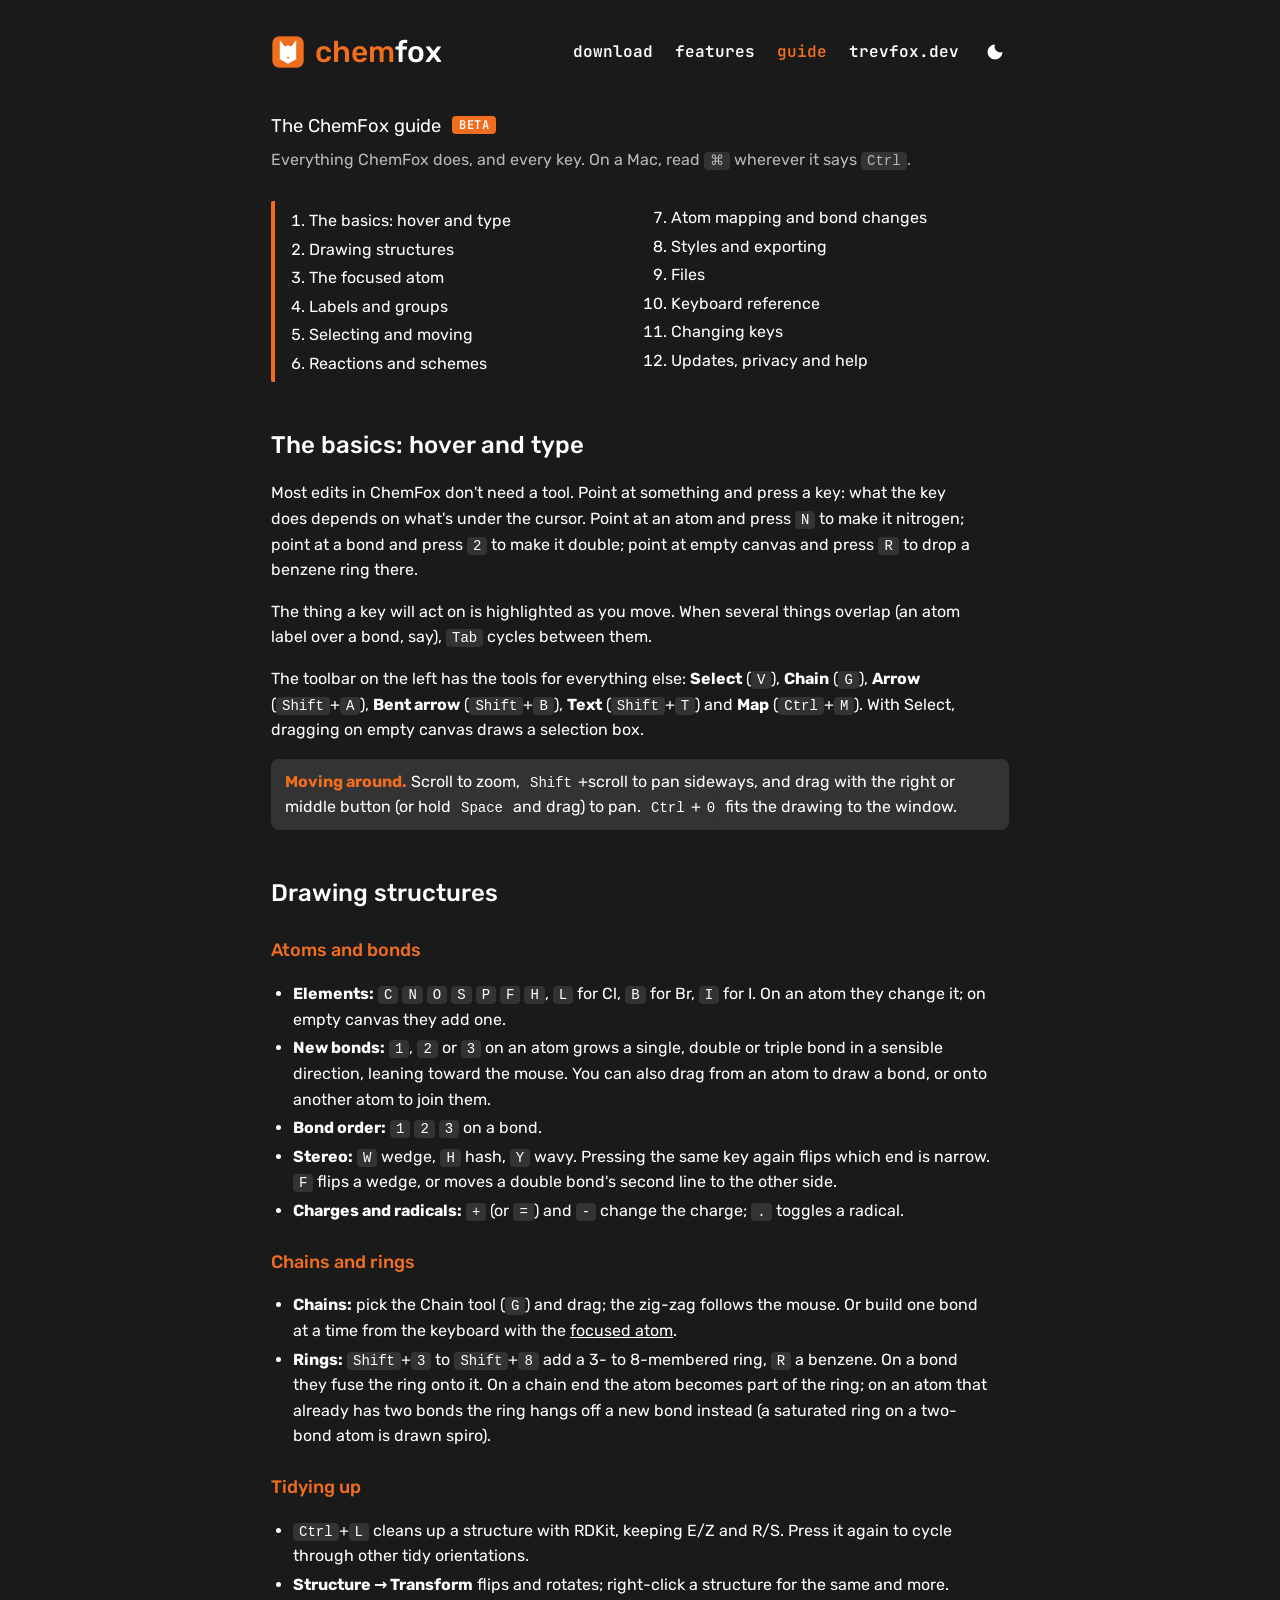
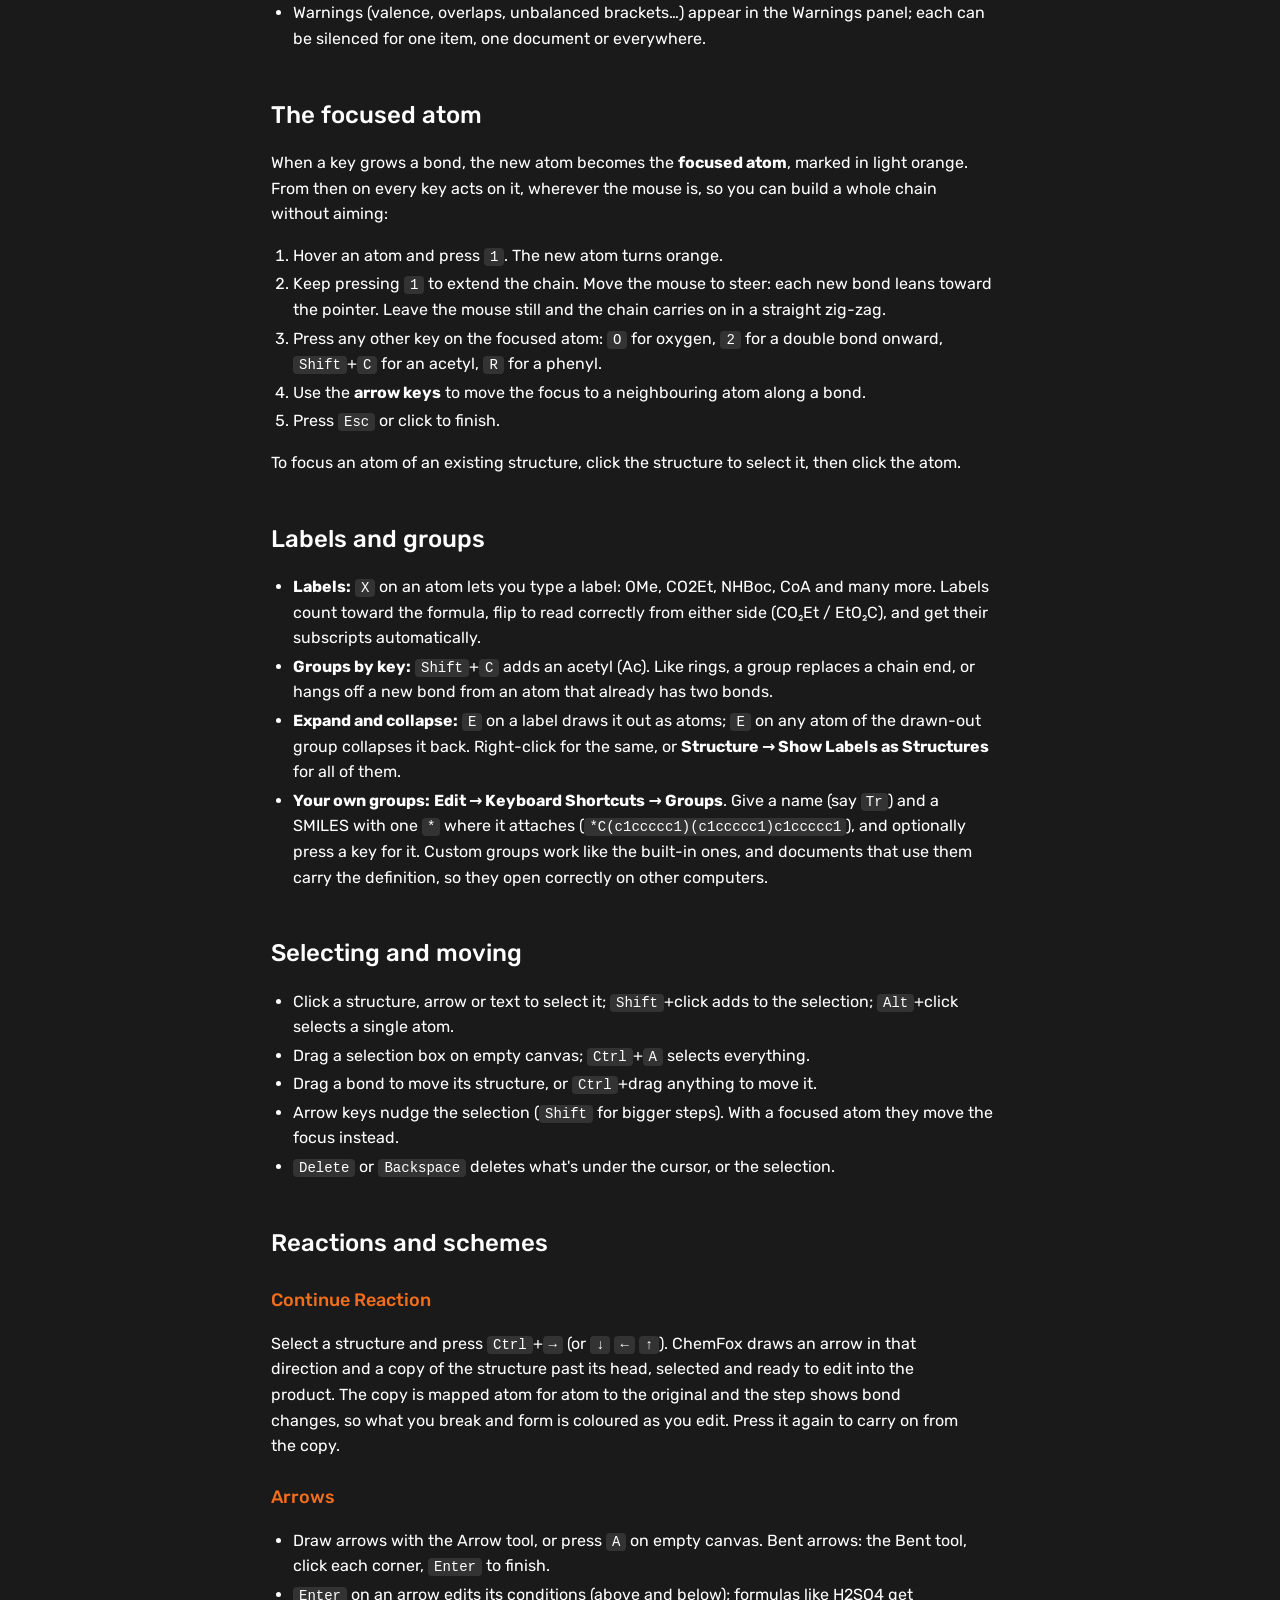
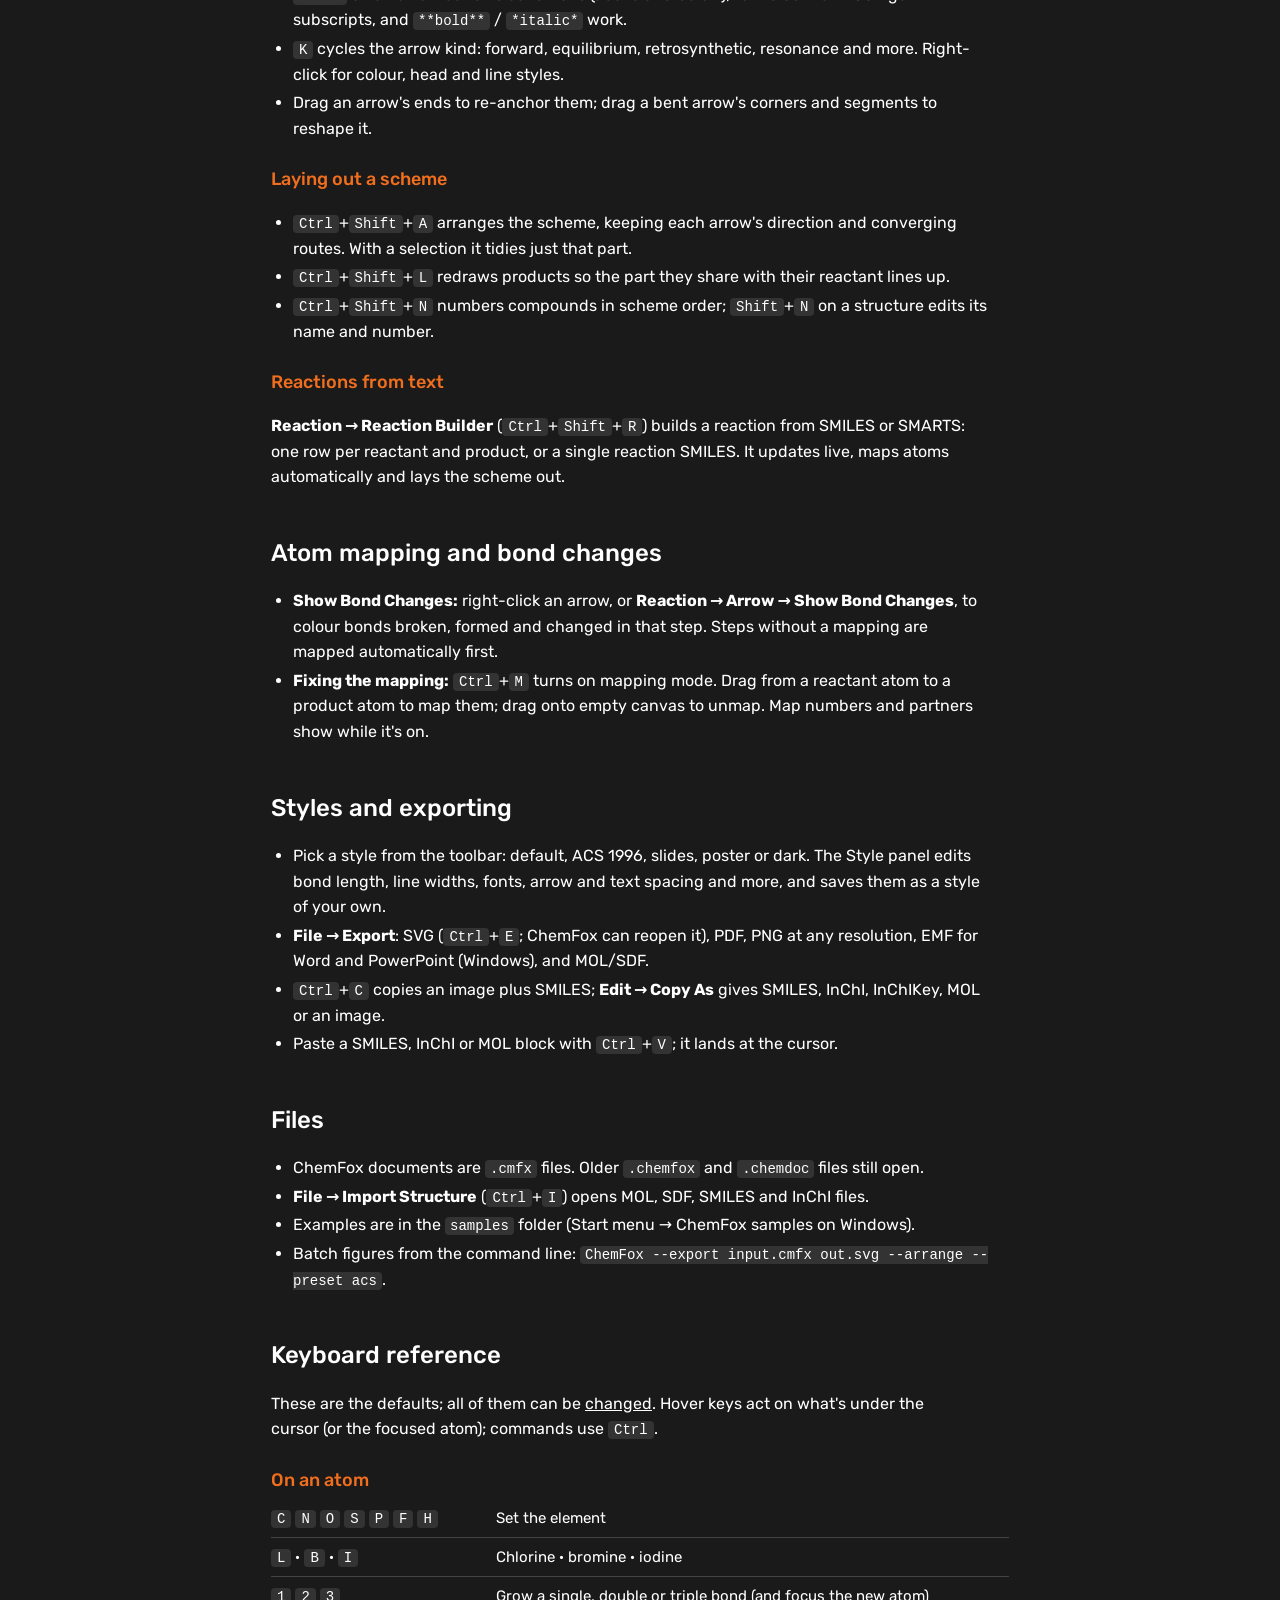
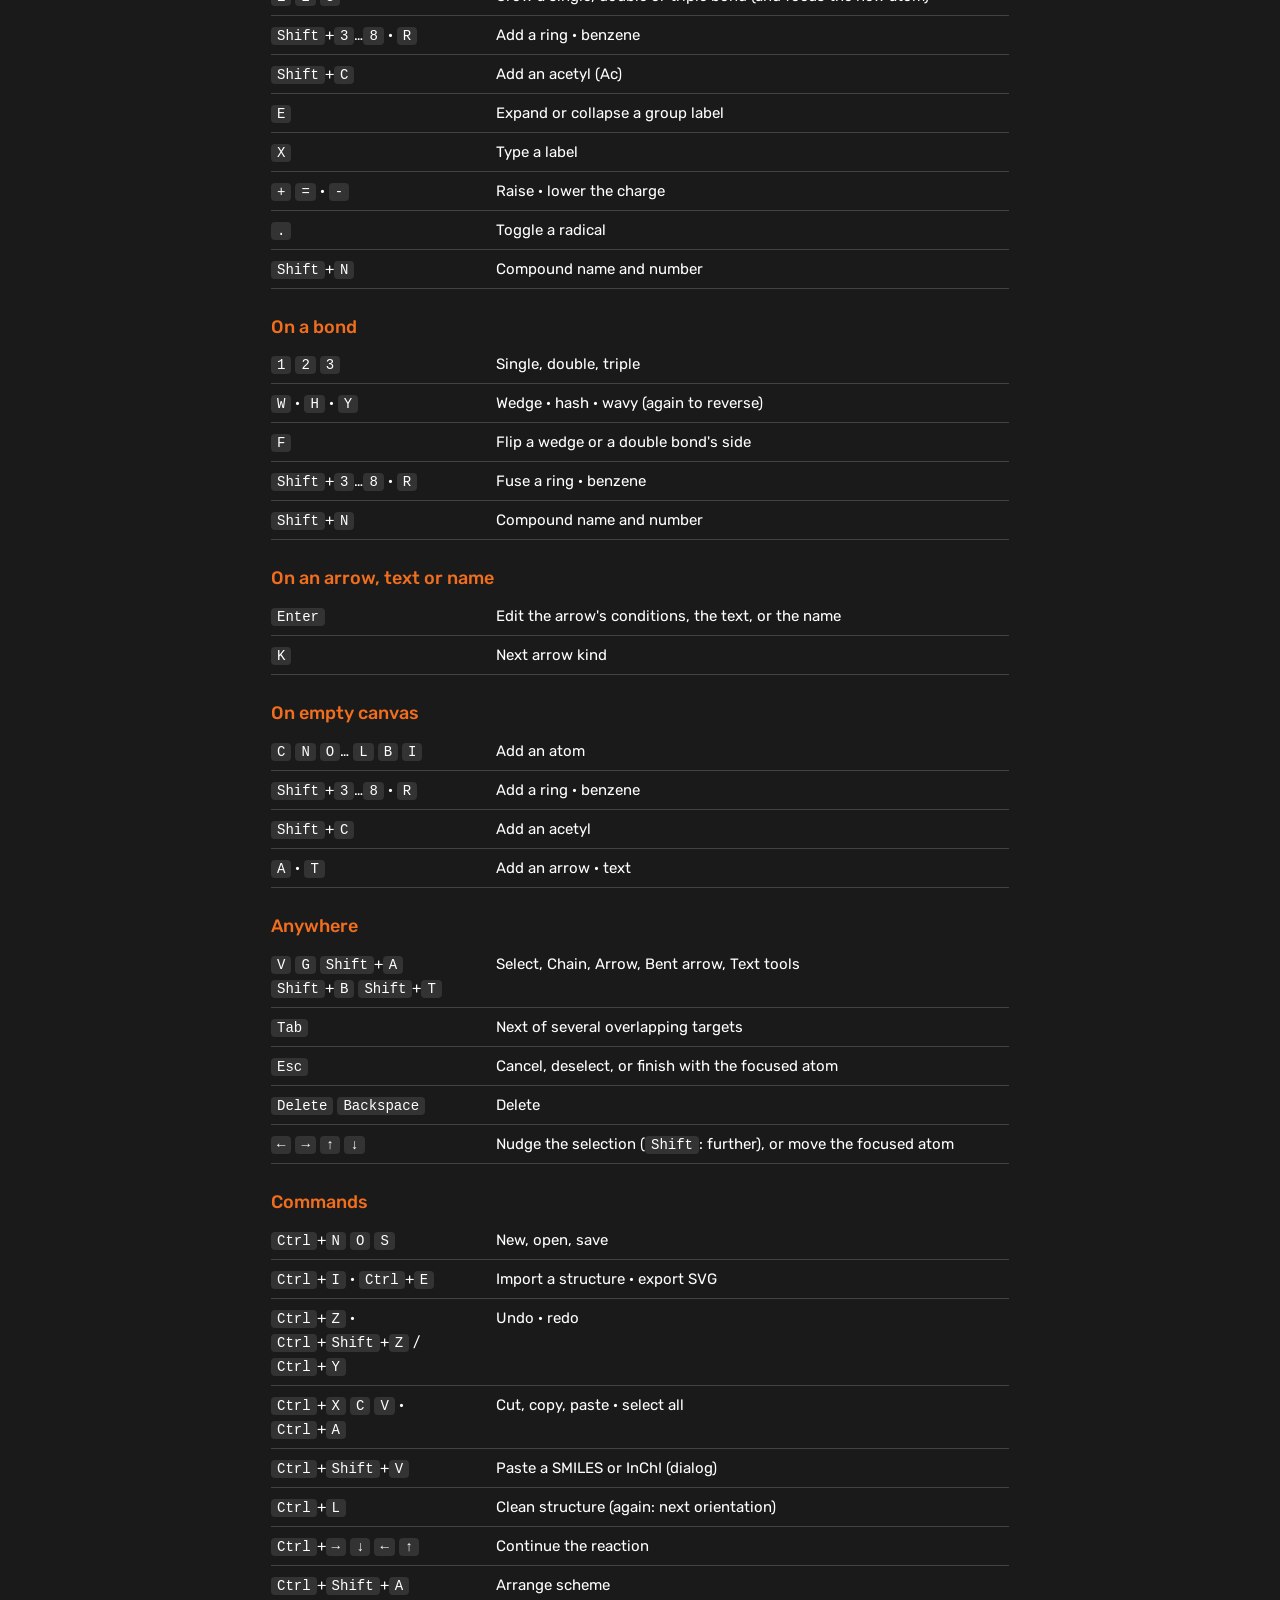
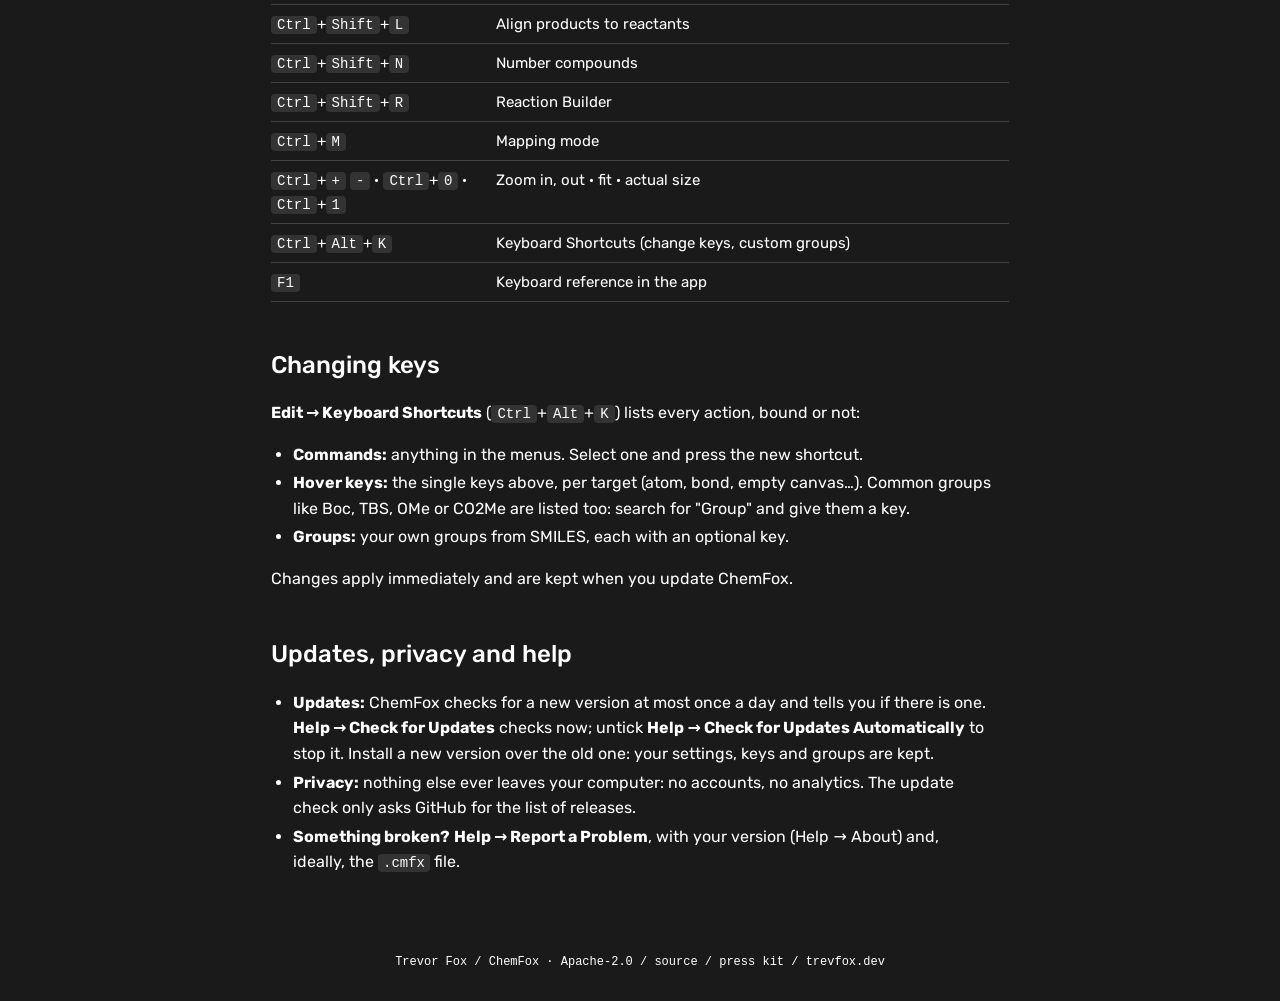
==== commit ef150031: "Keep stereo through alignment; tidy charges, label colours and label key - Align to Reactant / Align" ====
--- a/docs/guide.html
+++ b/docs/guide.html
@@ -5,6 +5,21 @@
 <meta name="viewport" content="width=device-width, initial-scale=1">
 <title>Guide · ChemFox | trevfox.dev</title>
 <meta name="description" content="How to use ChemFox: hover-and-type drawing, the focused atom, reactions and schemes, styles, exports and every keyboard shortcut.">
+<link rel="canonical" href="https://cmfx.trevfox.dev/guide.html">
+<meta property="og:type" content="article">
+<meta property="og:site_name" content="ChemFox">
+<meta property="og:url" content="https://cmfx.trevfox.dev/guide.html">
+<meta property="og:title" content="The ChemFox guide">
+<meta property="og:description" content="How to use ChemFox, the open-source graphical editor for chemical structures and reaction schemes: drawing, reactions, styles, exports and every keyboard shortcut.">
+<meta property="og:image" content="https://cmfx.trevfox.dev/assets/og.png">
+<meta property="og:image:type" content="image/png">
+<meta property="og:image:width" content="1200">
+<meta property="og:image:height" content="630">
+<meta property="og:image:alt" content="The ChemFox logo: a white fox head with an orange nose beside the word chemfox">
+<meta name="twitter:card" content="summary_large_image">
+<meta name="twitter:title" content="The ChemFox guide">
+<meta name="twitter:description" content="Drawing, reactions, styles, exports and every keyboard shortcut in ChemFox.">
+<meta name="twitter:image" content="https://cmfx.trevfox.dev/assets/og.png">
 <meta name="theme-color" content="#f06e1e">
 <link rel="icon" href="assets/icon.svg" type="image/svg+xml">
 <link rel="icon" href="assets/icon.png" type="image/png">
@@ -107,7 +122,7 @@
 
   <h2 id="groups"><a href="#groups">Labels and groups</a></h2>
   <ul>
-    <li><b>Labels:</b> <kbd>Enter</kbd> on an atom lets you type a label: OMe, CO2Et, NHBoc, CoA and many more. Labels count toward the
+    <li><b>Labels:</b> <kbd>X</kbd> on an atom lets you type a label: OMe, CO2Et, NHBoc, CoA and many more. Labels count toward the
       formula, flip to read correctly from either side (CO₂Et / EtO₂C), and get their subscripts automatically.</li>
     <li><b>Groups by key:</b> <kbd>Shift</kbd>+<kbd>C</kbd> adds an acetyl (Ac). Like rings, a group replaces a chain end, or hangs off a
       new bond from an atom that already has two bonds.</li>
@@ -188,7 +203,7 @@
     <tr><td><kbd>Shift</kbd>+<kbd>3</kbd>…<kbd>8</kbd> · <kbd>R</kbd></td><td>Add a ring · benzene</td></tr>
     <tr><td><kbd>Shift</kbd>+<kbd>C</kbd></td><td>Add an acetyl (Ac)</td></tr>
     <tr><td><kbd>E</kbd></td><td>Expand or collapse a group label</td></tr>
-    <tr><td><kbd>Enter</kbd></td><td>Type a label</td></tr>
+    <tr><td><kbd>X</kbd></td><td>Type a label</td></tr>
     <tr><td><kbd>+</kbd> <kbd>=</kbd> · <kbd>-</kbd></td><td>Raise · lower the charge</td></tr>
     <tr><td><kbd>.</kbd></td><td>Toggle a radical</td></tr>
     <tr><td><kbd>Shift</kbd>+<kbd>N</kbd></td><td>Compound name and number</td></tr>
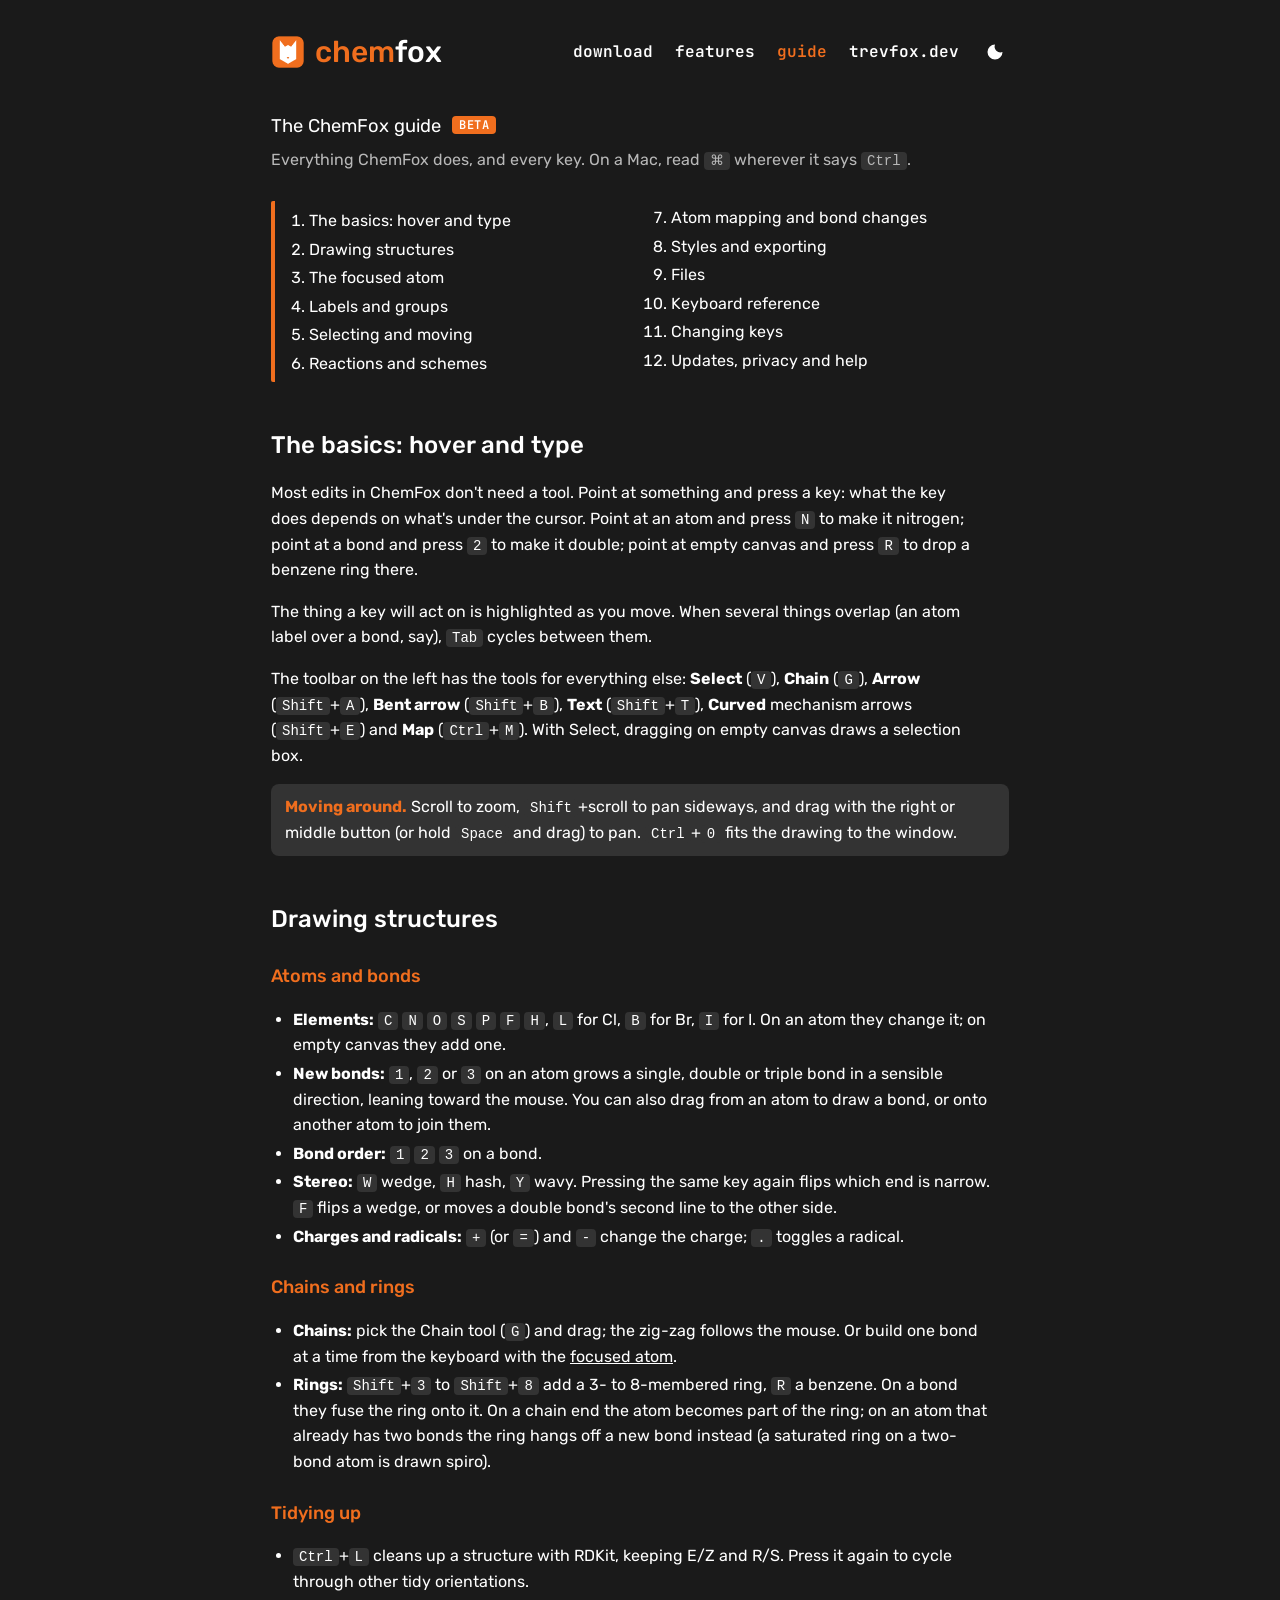
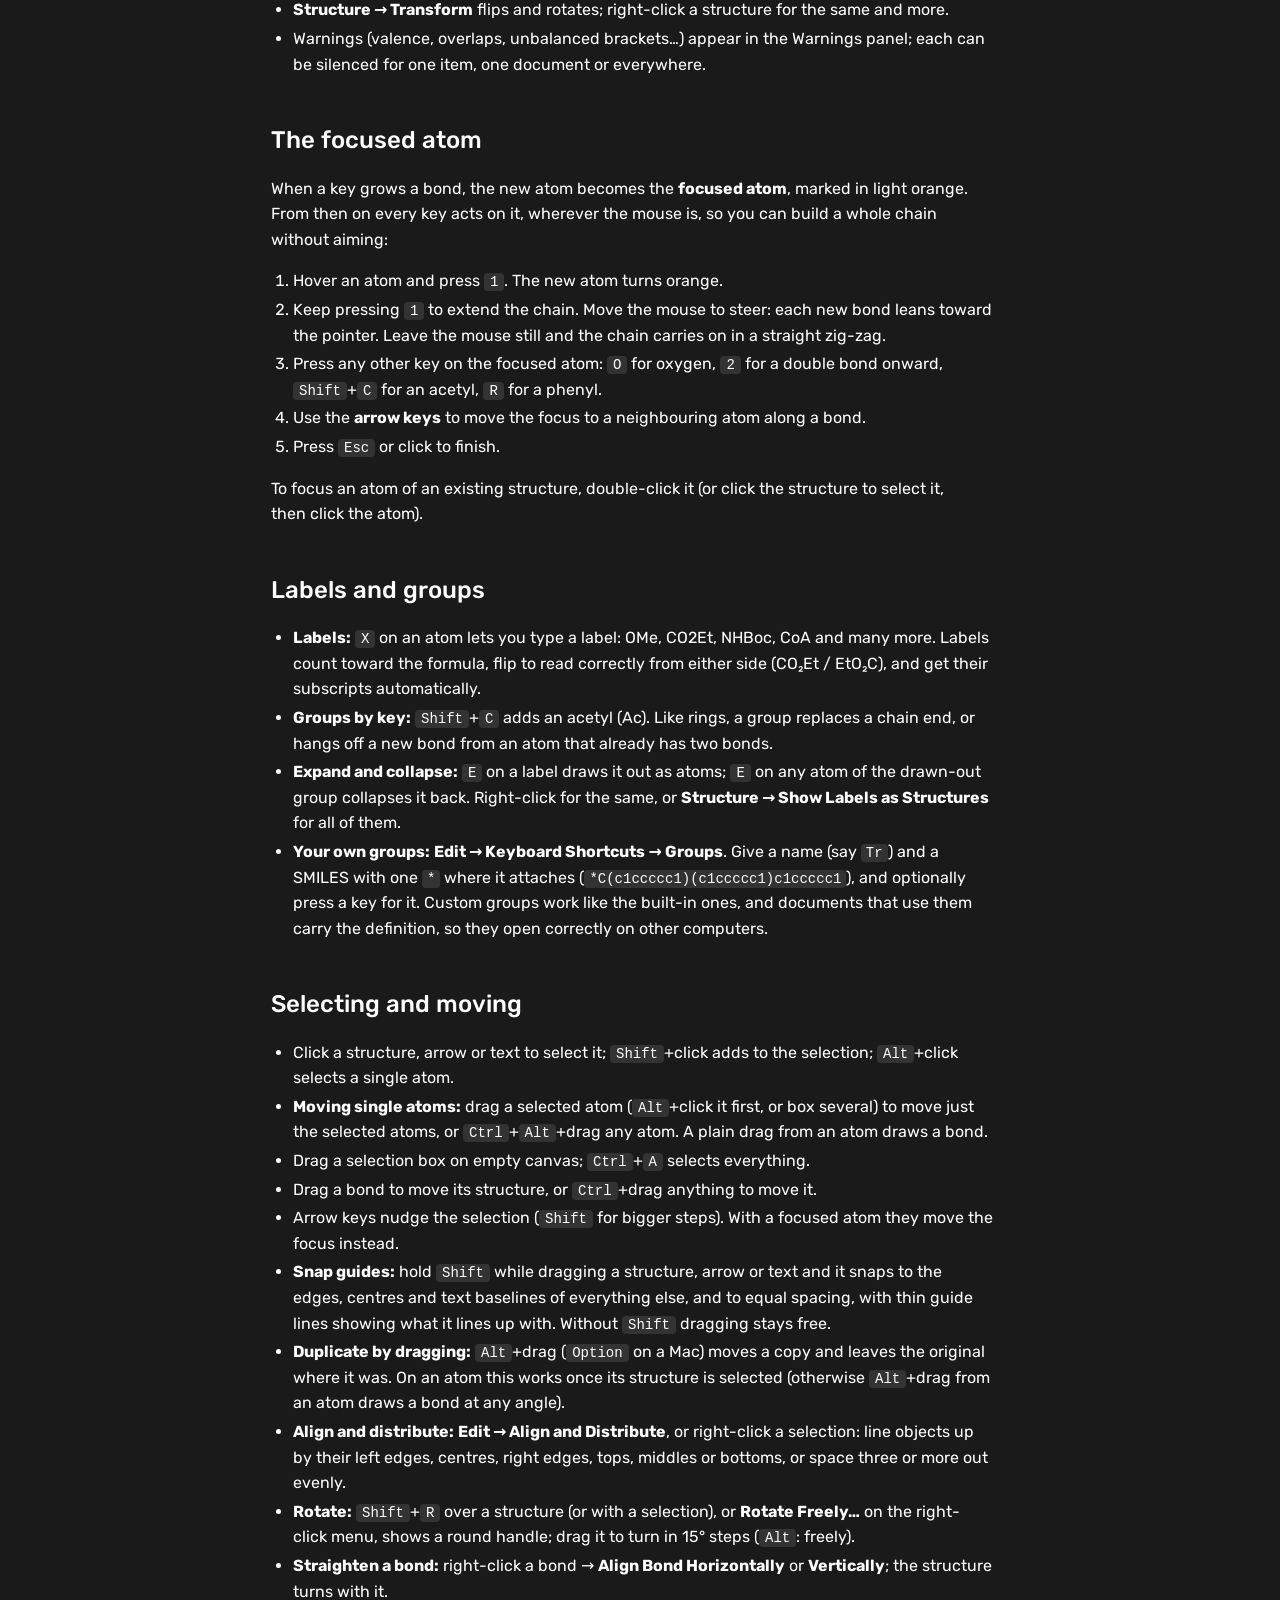
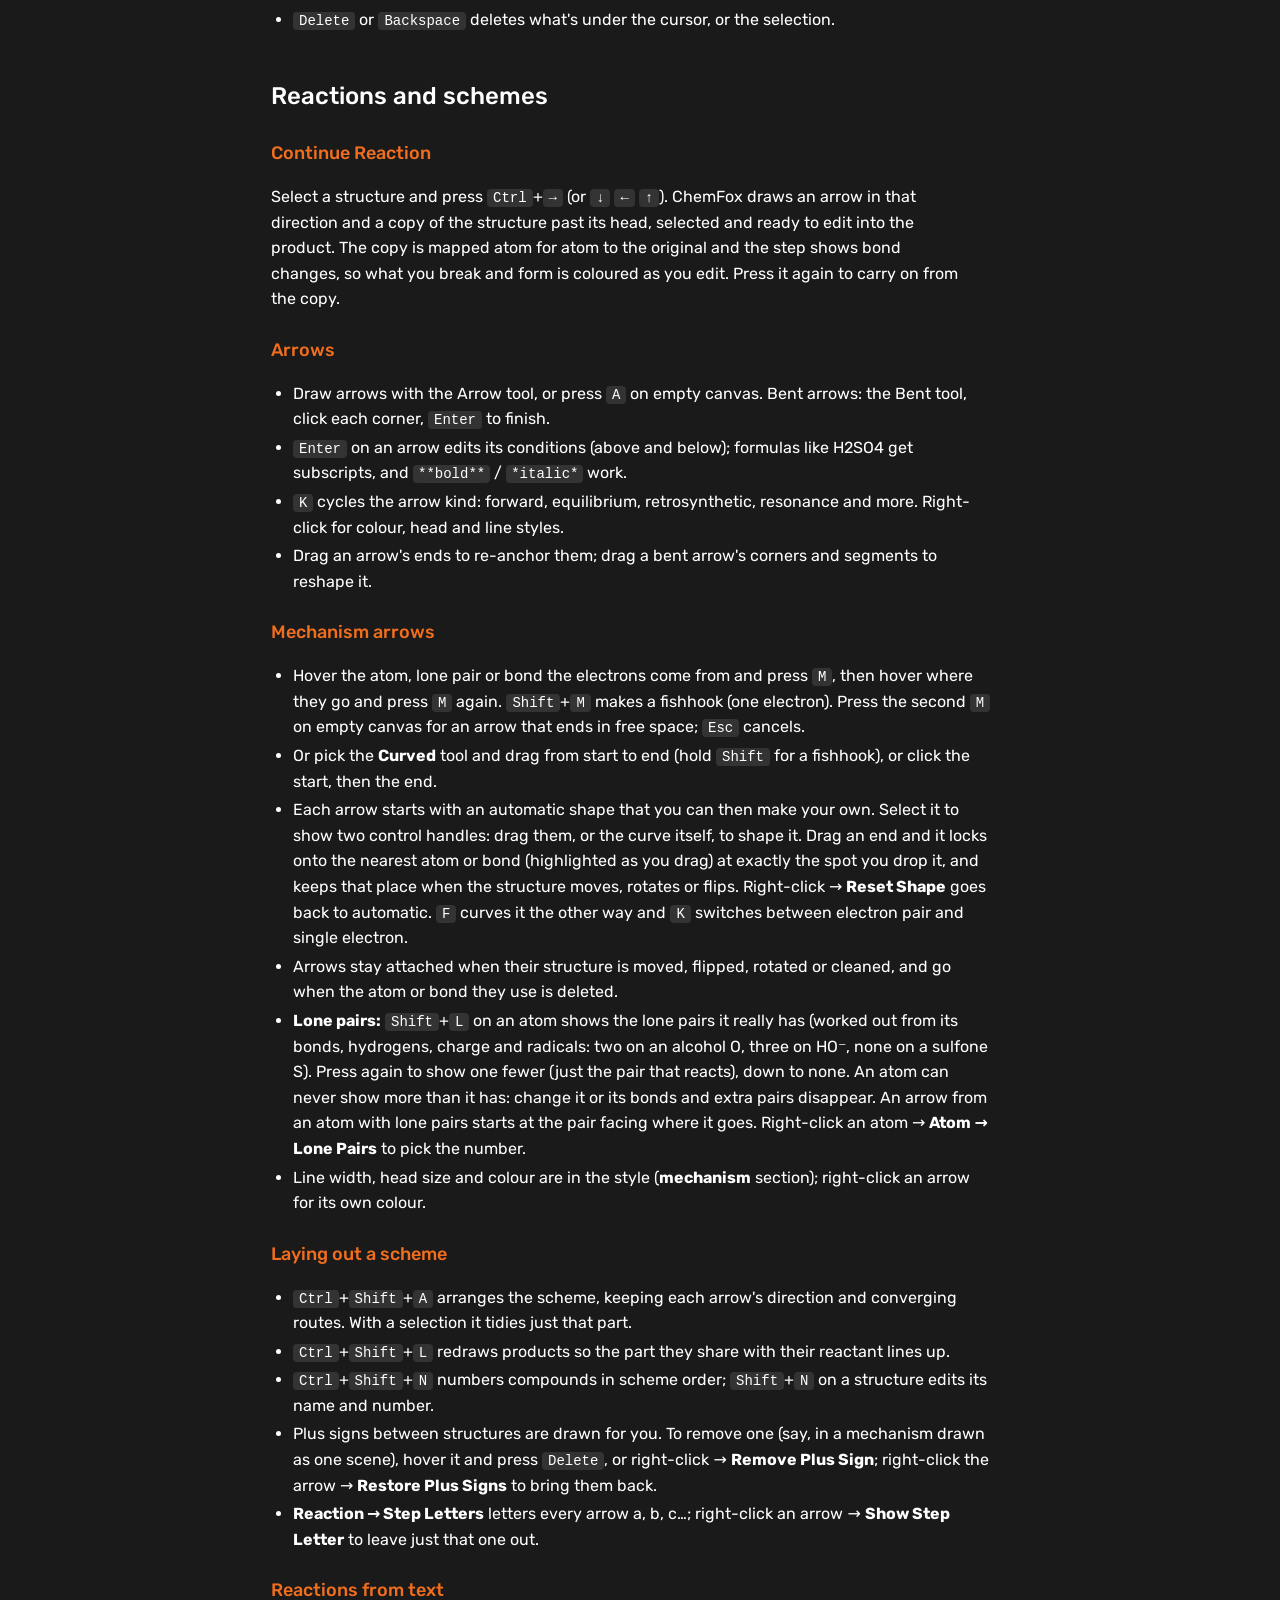
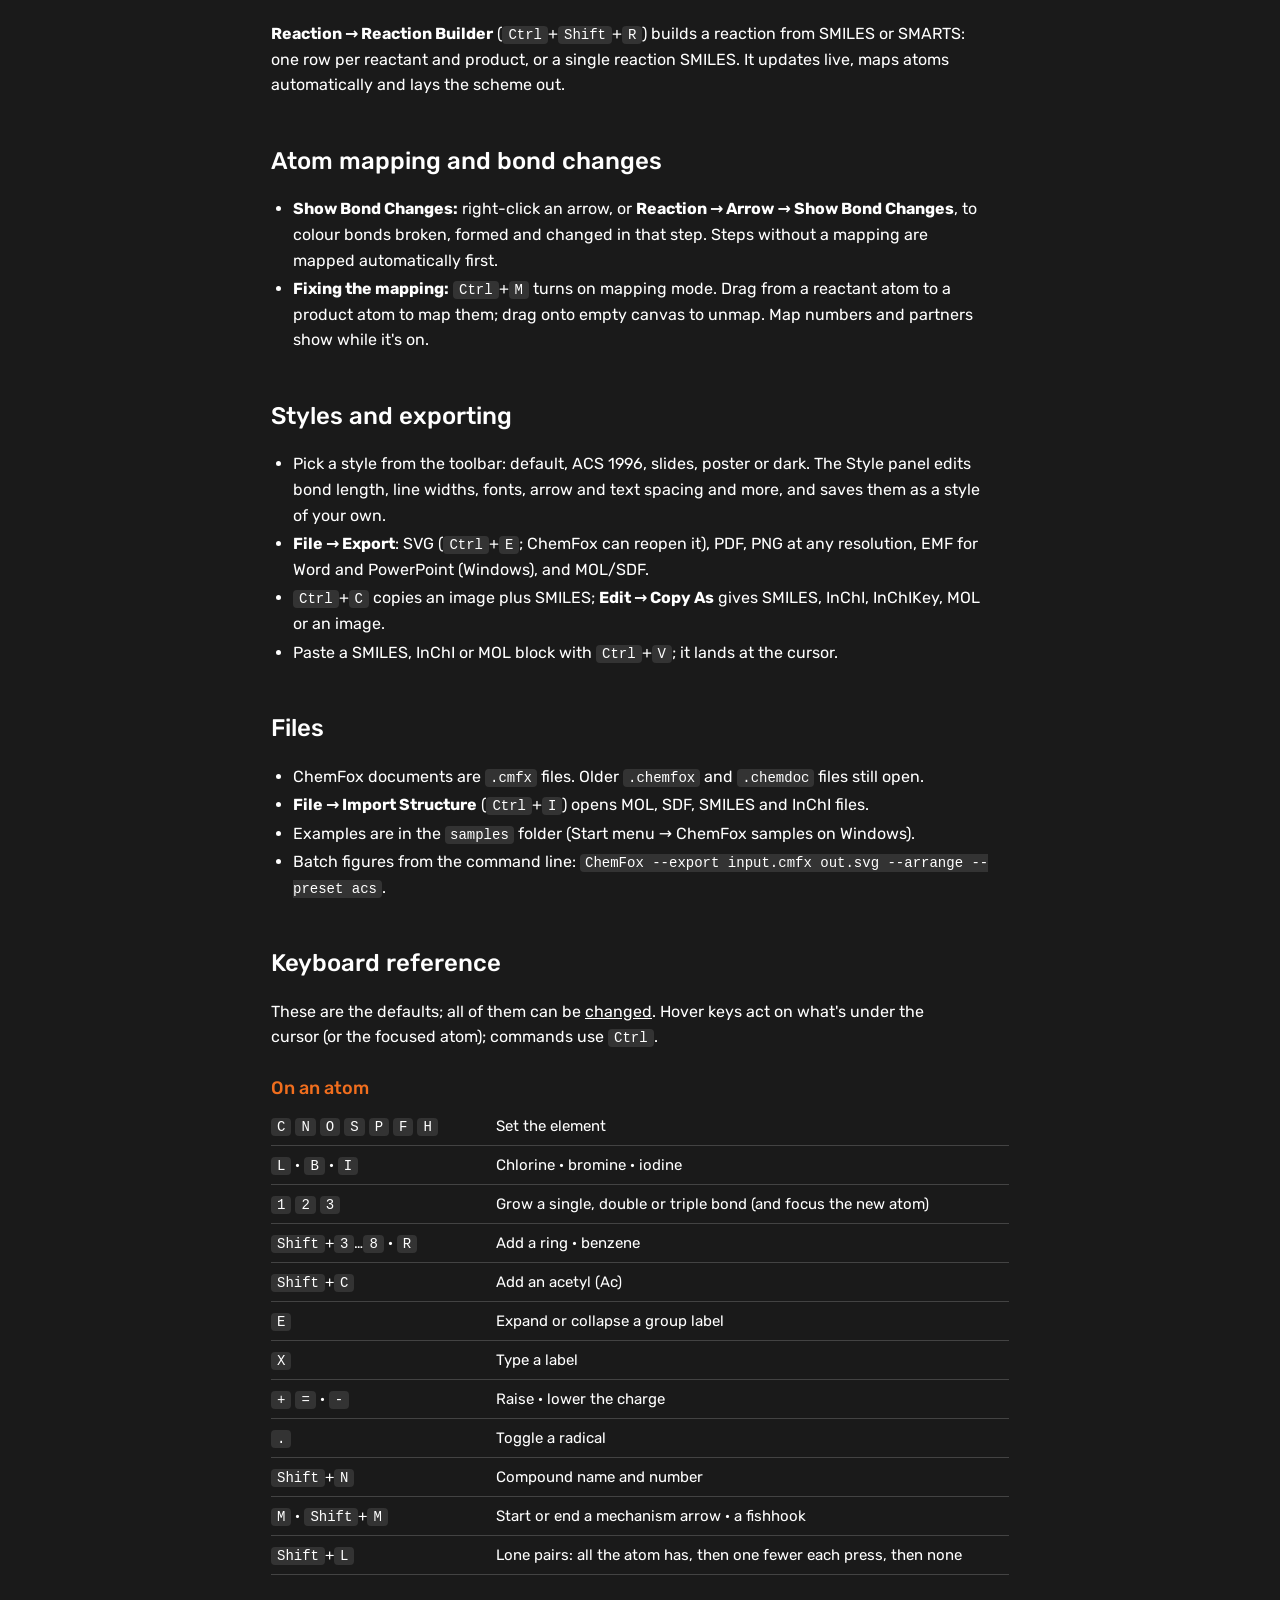
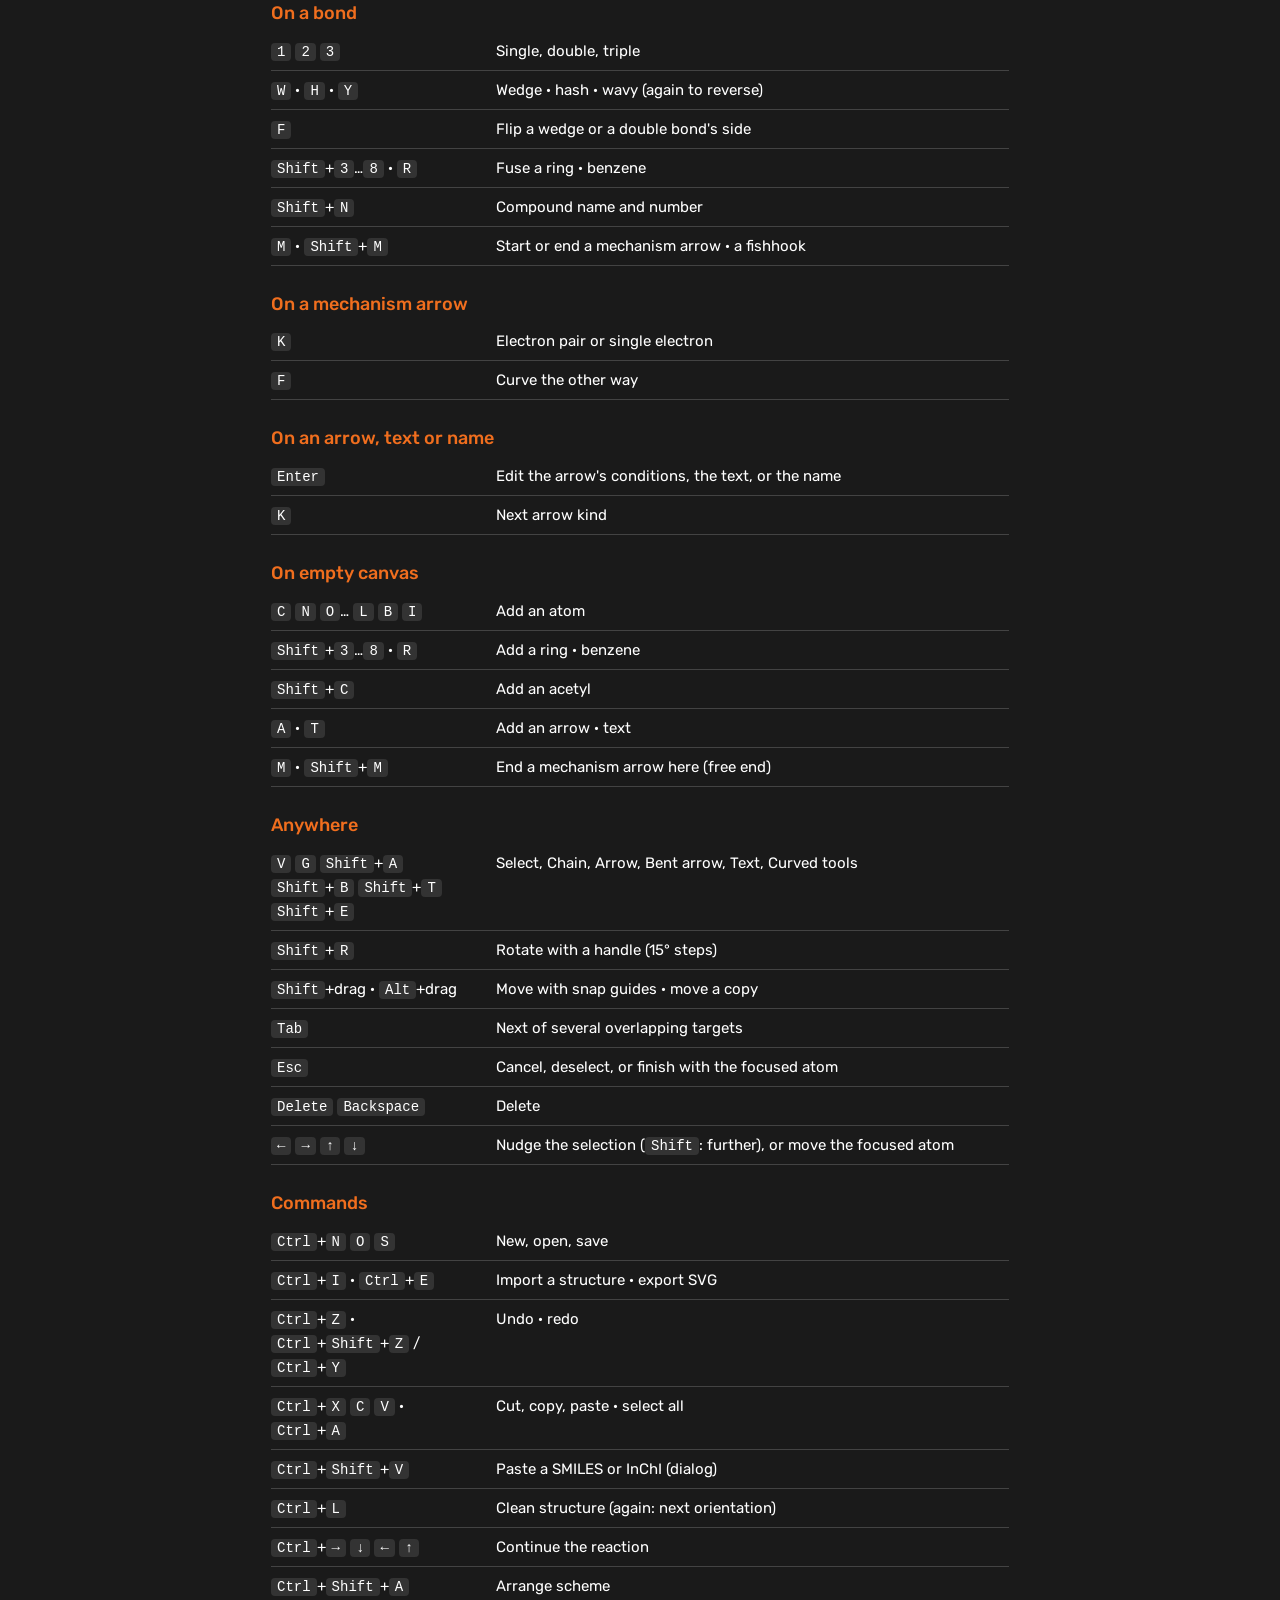
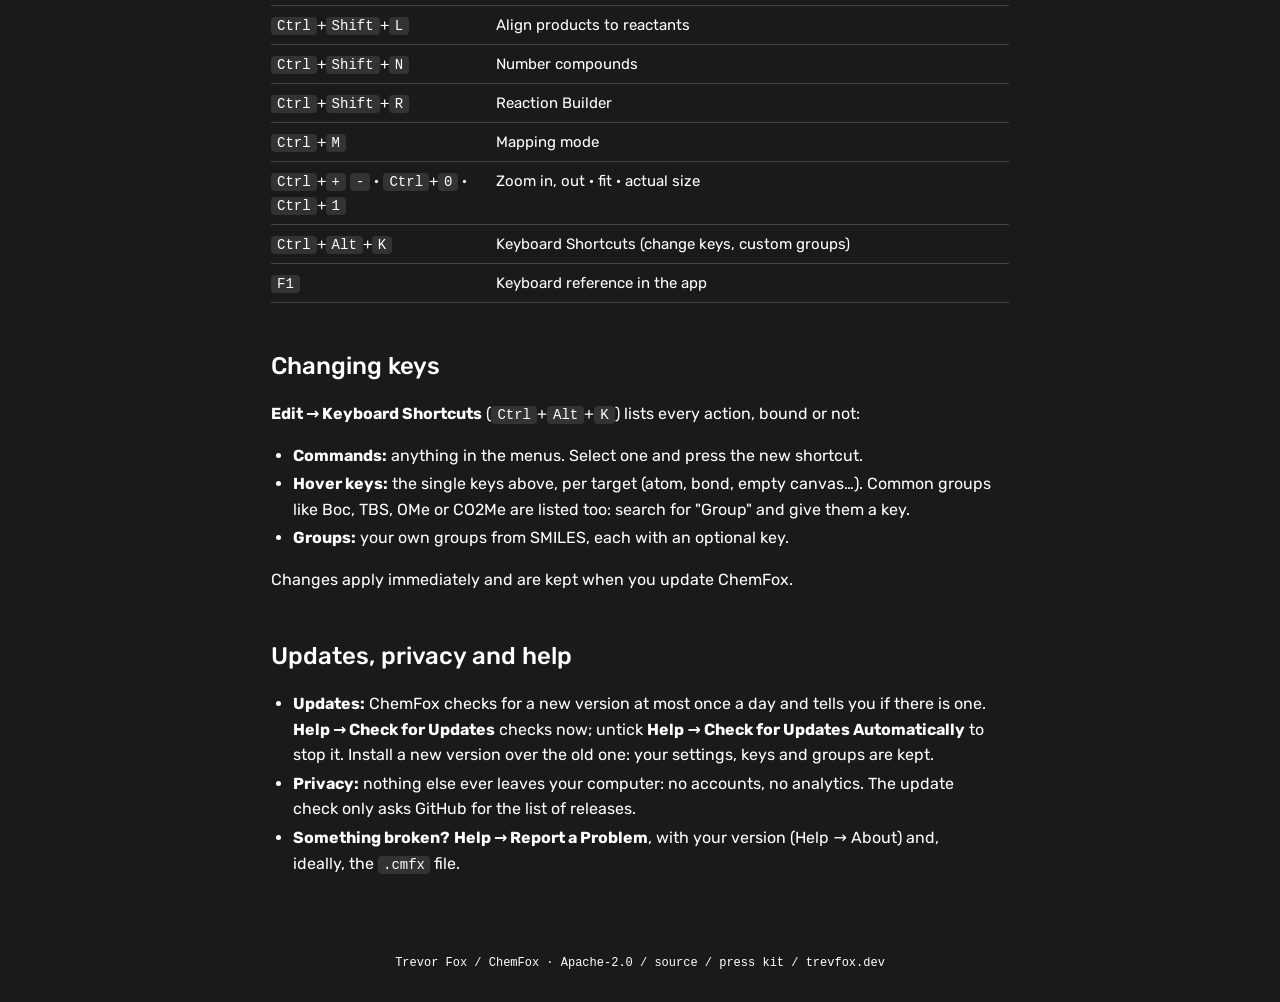
==== commit 5b85932e: "Mechanism arrows, snap guides and positioning tools; prepare 0.3.0 Mechanism (curved) arrows (#4): -" ====
--- a/docs/guide.html
+++ b/docs/guide.html
@@ -74,7 +74,7 @@
     <kbd>Tab</kbd> cycles between them.</p>
   <p>The toolbar on the left has the tools for everything else: <b>Select</b> (<kbd>V</kbd>), <b>Chain</b> (<kbd>G</kbd>),
     <b>Arrow</b> (<kbd>Shift</kbd>+<kbd>A</kbd>), <b>Bent arrow</b> (<kbd>Shift</kbd>+<kbd>B</kbd>), <b>Text</b>
-    (<kbd>Shift</kbd>+<kbd>T</kbd>) and <b>Map</b> (<kbd>Ctrl</kbd>+<kbd>M</kbd>). With Select, dragging on empty canvas draws
+    (<kbd>Shift</kbd>+<kbd>T</kbd>), <b>Curved</b> mechanism arrows (<kbd>Shift</kbd>+<kbd>E</kbd>) and <b>Map</b> (<kbd>Ctrl</kbd>+<kbd>M</kbd>). With Select, dragging on empty canvas draws
     a selection box.</p>
   <div class="tip"><b>Moving around.</b> Scroll to zoom, <kbd>Shift</kbd>+scroll to pan sideways, and drag with the right or middle
     button (or hold <kbd>Space</kbd> and drag) to pan. <kbd>Ctrl</kbd>+<kbd>0</kbd> fits the drawing to the window.</div>
@@ -118,7 +118,7 @@
     <li>Use the <b>arrow keys</b> to move the focus to a neighbouring atom along a bond.</li>
     <li>Press <kbd>Esc</kbd> or click to finish.</li>
   </ol>
-  <p>To focus an atom of an existing structure, click the structure to select it, then click the atom.</p>
+  <p>To focus an atom of an existing structure, double-click it (or click the structure to select it, then click the atom).</p>
 
   <h2 id="groups"><a href="#groups">Labels and groups</a></h2>
   <ul>
@@ -136,9 +136,21 @@
   <h2 id="selecting"><a href="#selecting">Selecting and moving</a></h2>
   <ul>
     <li>Click a structure, arrow or text to select it; <kbd>Shift</kbd>+click adds to the selection; <kbd>Alt</kbd>+click selects a single atom.</li>
+    <li><b>Moving single atoms:</b> drag a selected atom (<kbd>Alt</kbd>+click it first, or box several) to move just the selected
+      atoms, or <kbd>Ctrl</kbd>+<kbd>Alt</kbd>+drag any atom. A plain drag from an atom draws a bond.</li>
     <li>Drag a selection box on empty canvas; <kbd>Ctrl</kbd>+<kbd>A</kbd> selects everything.</li>
     <li>Drag a bond to move its structure, or <kbd>Ctrl</kbd>+drag anything to move it.</li>
     <li>Arrow keys nudge the selection (<kbd>Shift</kbd> for bigger steps). With a focused atom they move the focus instead.</li>
+    <li><b>Snap guides:</b> hold <kbd>Shift</kbd> while dragging a structure, arrow or text and it snaps to the edges, centres and
+      text baselines of everything else, and to equal spacing, with thin guide lines showing what it lines up with. Without
+      <kbd>Shift</kbd> dragging stays free.</li>
+    <li><b>Duplicate by dragging:</b> <kbd>Alt</kbd>+drag (<kbd>Option</kbd> on a Mac) moves a copy and leaves the original where it
+      was. On an atom this works once its structure is selected (otherwise <kbd>Alt</kbd>+drag from an atom draws a bond at any angle).</li>
+    <li><b>Align and distribute:</b> <b>Edit → Align and Distribute</b>, or right-click a selection: line objects up by their left
+      edges, centres, right edges, tops, middles or bottoms, or space three or more out evenly.</li>
+    <li><b>Rotate:</b> <kbd>Shift</kbd>+<kbd>R</kbd> over a structure (or with a selection), or <b>Rotate Freely…</b> on the right-click
+      menu, shows a round handle; drag it to turn in 15° steps (<kbd>Alt</kbd>: freely).</li>
+    <li><b>Straighten a bond:</b> right-click a bond → <b>Align Bond Horizontally</b> or <b>Vertically</b>; the structure turns with it.</li>
     <li><kbd>Delete</kbd> or <kbd>Backspace</kbd> deletes what's under the cursor, or the selection.</li>
   </ul>
 
@@ -155,11 +167,33 @@
     <li><kbd>K</kbd> cycles the arrow kind: forward, equilibrium, retrosynthetic, resonance and more. Right-click for colour, head and line styles.</li>
     <li>Drag an arrow's ends to re-anchor them; drag a bent arrow's corners and segments to reshape it.</li>
   </ul>
+  <h3>Mechanism arrows</h3>
+  <ul>
+    <li>Hover the atom, lone pair or bond the electrons come from and press <kbd>M</kbd>, then hover where they go and press
+      <kbd>M</kbd> again. <kbd>Shift</kbd>+<kbd>M</kbd> makes a fishhook (one electron). Press the second <kbd>M</kbd> on empty
+      canvas for an arrow that ends in free space; <kbd>Esc</kbd> cancels.</li>
+    <li>Or pick the <b>Curved</b> tool and drag from start to end (hold <kbd>Shift</kbd> for a fishhook), or click the start, then the end.</li>
+    <li>Each arrow starts with an automatic shape that you can then make your own. Select it to show two control handles: drag
+      them, or the curve itself, to shape it. Drag an end and it locks onto the nearest atom or bond (highlighted as you drag) at
+      exactly the spot you drop it, and keeps that place when the structure moves, rotates or flips. Right-click →
+      <b>Reset Shape</b> goes back to automatic. <kbd>F</kbd> curves it the other way and <kbd>K</kbd> switches between electron
+      pair and single electron.</li>
+    <li>Arrows stay attached when their structure is moved, flipped, rotated or cleaned, and go when the atom or bond they use is deleted.</li>
+    <li><b>Lone pairs:</b> <kbd>Shift</kbd>+<kbd>L</kbd> on an atom shows the lone pairs it really has (worked out from its bonds,
+      hydrogens, charge and radicals: two on an alcohol O, three on HO⁻, none on a sulfone S). Press again to show one fewer (just the
+      pair that reacts), down to none. An atom can never show more than it has: change it or its bonds and extra pairs disappear.
+      An arrow from an atom with lone pairs starts at the pair facing where it goes. Right-click an atom → <b>Atom → Lone Pairs</b>
+      to pick the number.</li>
+    <li>Line width, head size and colour are in the style (<b>mechanism</b> section); right-click an arrow for its own colour.</li>
+  </ul>
   <h3>Laying out a scheme</h3>
   <ul>
     <li><kbd>Ctrl</kbd>+<kbd>Shift</kbd>+<kbd>A</kbd> arranges the scheme, keeping each arrow's direction and converging routes. With a selection it tidies just that part.</li>
     <li><kbd>Ctrl</kbd>+<kbd>Shift</kbd>+<kbd>L</kbd> redraws products so the part they share with their reactant lines up.</li>
     <li><kbd>Ctrl</kbd>+<kbd>Shift</kbd>+<kbd>N</kbd> numbers compounds in scheme order; <kbd>Shift</kbd>+<kbd>N</kbd> on a structure edits its name and number.</li>
+    <li>Plus signs between structures are drawn for you. To remove one (say, in a mechanism drawn as one scene), hover it and press
+      <kbd>Delete</kbd>, or right-click → <b>Remove Plus Sign</b>; right-click the arrow → <b>Restore Plus Signs</b> to bring them back.</li>
+    <li><b>Reaction → Step Letters</b> letters every arrow a, b, c…; right-click an arrow → <b>Show Step Letter</b> to leave just that one out.</li>
   </ul>
   <h3>Reactions from text</h3>
   <p><b>Reaction → Reaction Builder</b> (<kbd>Ctrl</kbd>+<kbd>Shift</kbd>+<kbd>R</kbd>) builds a reaction from SMILES or SMARTS: one row
@@ -207,6 +241,8 @@
     <tr><td><kbd>+</kbd> <kbd>=</kbd> · <kbd>-</kbd></td><td>Raise · lower the charge</td></tr>
     <tr><td><kbd>.</kbd></td><td>Toggle a radical</td></tr>
     <tr><td><kbd>Shift</kbd>+<kbd>N</kbd></td><td>Compound name and number</td></tr>
+    <tr><td><kbd>M</kbd> · <kbd>Shift</kbd>+<kbd>M</kbd></td><td>Start or end a mechanism arrow · a fishhook</td></tr>
+    <tr><td><kbd>Shift</kbd>+<kbd>L</kbd></td><td>Lone pairs: all the atom has, then one fewer each press, then none</td></tr>
   </table>
 
   <h3>On a bond</h3>
@@ -216,6 +252,13 @@
     <tr><td><kbd>F</kbd></td><td>Flip a wedge or a double bond's side</td></tr>
     <tr><td><kbd>Shift</kbd>+<kbd>3</kbd>…<kbd>8</kbd> · <kbd>R</kbd></td><td>Fuse a ring · benzene</td></tr>
     <tr><td><kbd>Shift</kbd>+<kbd>N</kbd></td><td>Compound name and number</td></tr>
+    <tr><td><kbd>M</kbd> · <kbd>Shift</kbd>+<kbd>M</kbd></td><td>Start or end a mechanism arrow · a fishhook</td></tr>
+  </table>
+
+  <h3>On a mechanism arrow</h3>
+  <table>
+    <tr><td><kbd>K</kbd></td><td>Electron pair or single electron</td></tr>
+    <tr><td><kbd>F</kbd></td><td>Curve the other way</td></tr>
   </table>
 
   <h3>On an arrow, text or name</h3>
@@ -230,11 +273,14 @@
     <tr><td><kbd>Shift</kbd>+<kbd>3</kbd>…<kbd>8</kbd> · <kbd>R</kbd></td><td>Add a ring · benzene</td></tr>
     <tr><td><kbd>Shift</kbd>+<kbd>C</kbd></td><td>Add an acetyl</td></tr>
     <tr><td><kbd>A</kbd> · <kbd>T</kbd></td><td>Add an arrow · text</td></tr>
+    <tr><td><kbd>M</kbd> · <kbd>Shift</kbd>+<kbd>M</kbd></td><td>End a mechanism arrow here (free end)</td></tr>
   </table>
 
   <h3>Anywhere</h3>
   <table>
-    <tr><td><kbd>V</kbd> <kbd>G</kbd> <kbd>Shift</kbd>+<kbd>A</kbd> <kbd>Shift</kbd>+<kbd>B</kbd> <kbd>Shift</kbd>+<kbd>T</kbd></td><td>Select, Chain, Arrow, Bent arrow, Text tools</td></tr>
+    <tr><td><kbd>V</kbd> <kbd>G</kbd> <kbd>Shift</kbd>+<kbd>A</kbd> <kbd>Shift</kbd>+<kbd>B</kbd> <kbd>Shift</kbd>+<kbd>T</kbd> <kbd>Shift</kbd>+<kbd>E</kbd></td><td>Select, Chain, Arrow, Bent arrow, Text, Curved tools</td></tr>
+    <tr><td><kbd>Shift</kbd>+<kbd>R</kbd></td><td>Rotate with a handle (15° steps)</td></tr>
+    <tr><td><kbd>Shift</kbd>+drag · <kbd>Alt</kbd>+drag</td><td>Move with snap guides · move a copy</td></tr>
     <tr><td><kbd>Tab</kbd></td><td>Next of several overlapping targets</td></tr>
     <tr><td><kbd>Esc</kbd></td><td>Cancel, deselect, or finish with the focused atom</td></tr>
     <tr><td><kbd>Delete</kbd> <kbd>Backspace</kbd></td><td>Delete</td></tr>
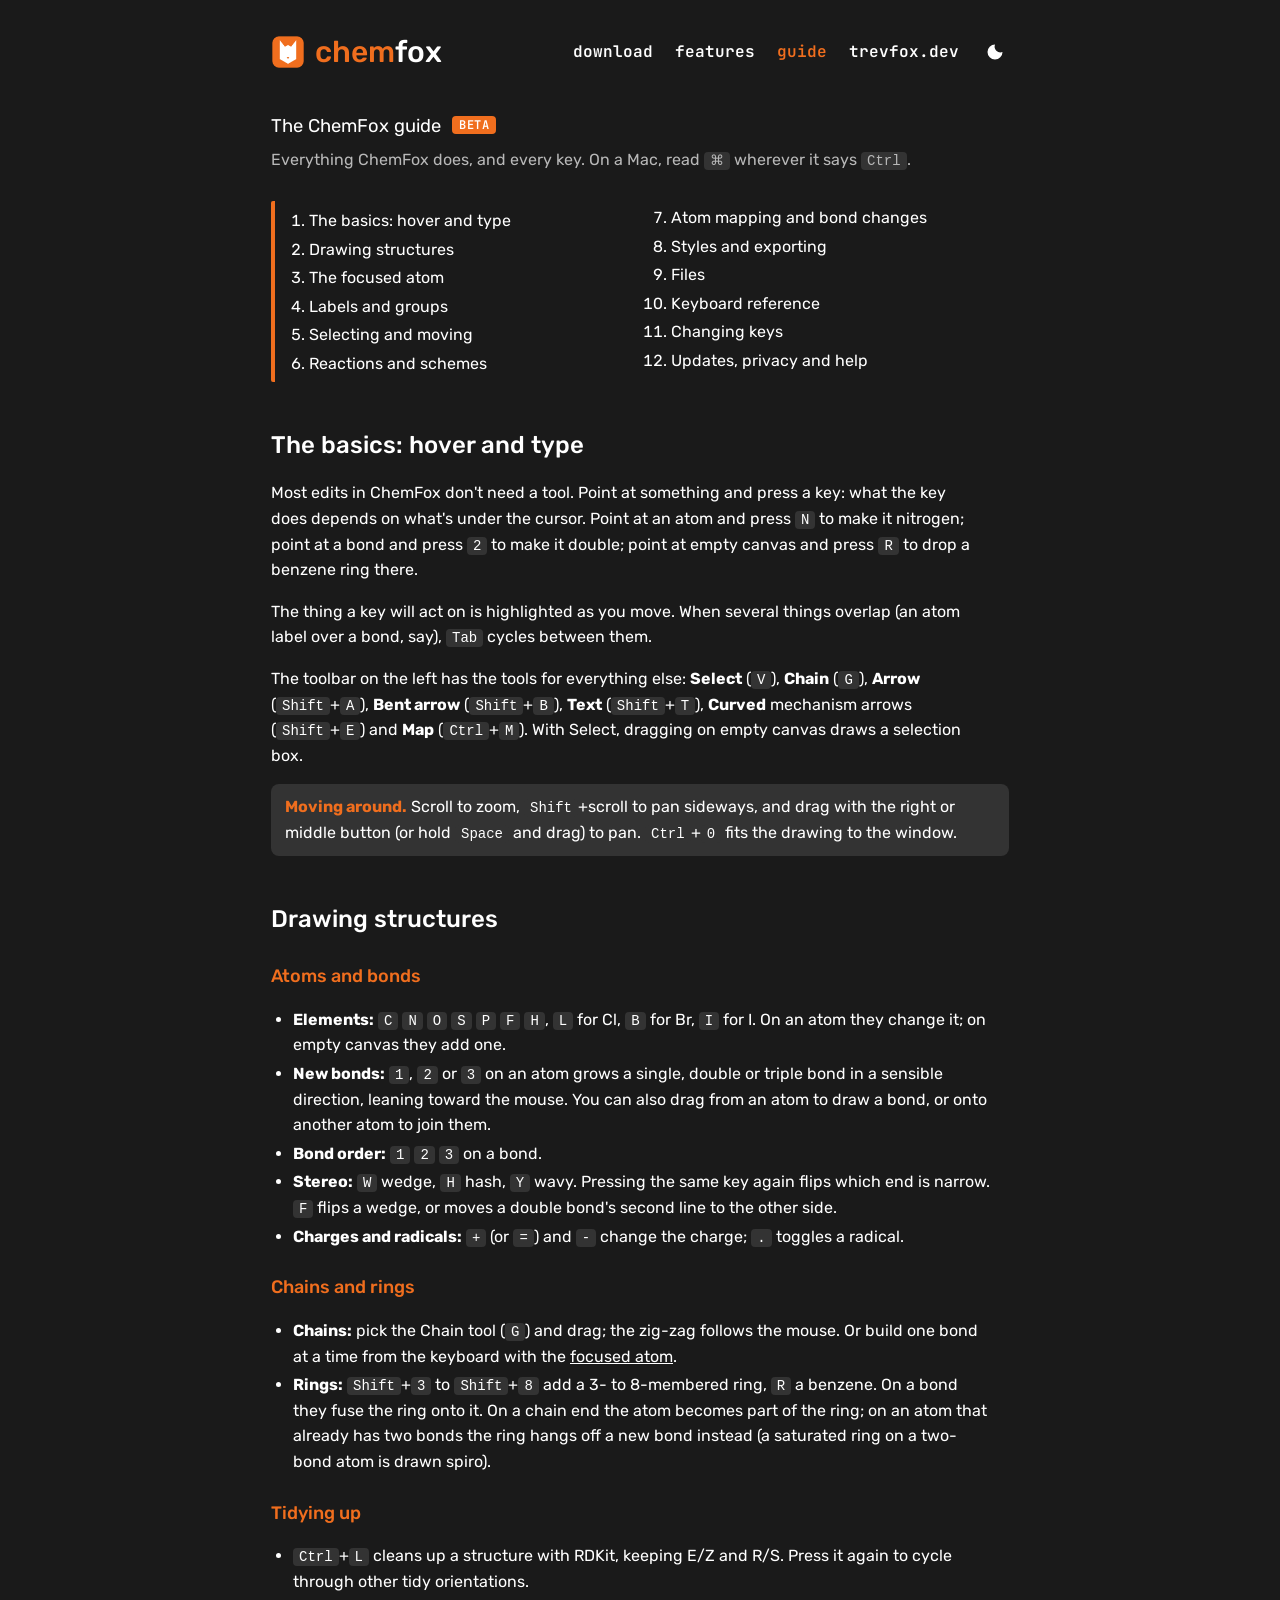
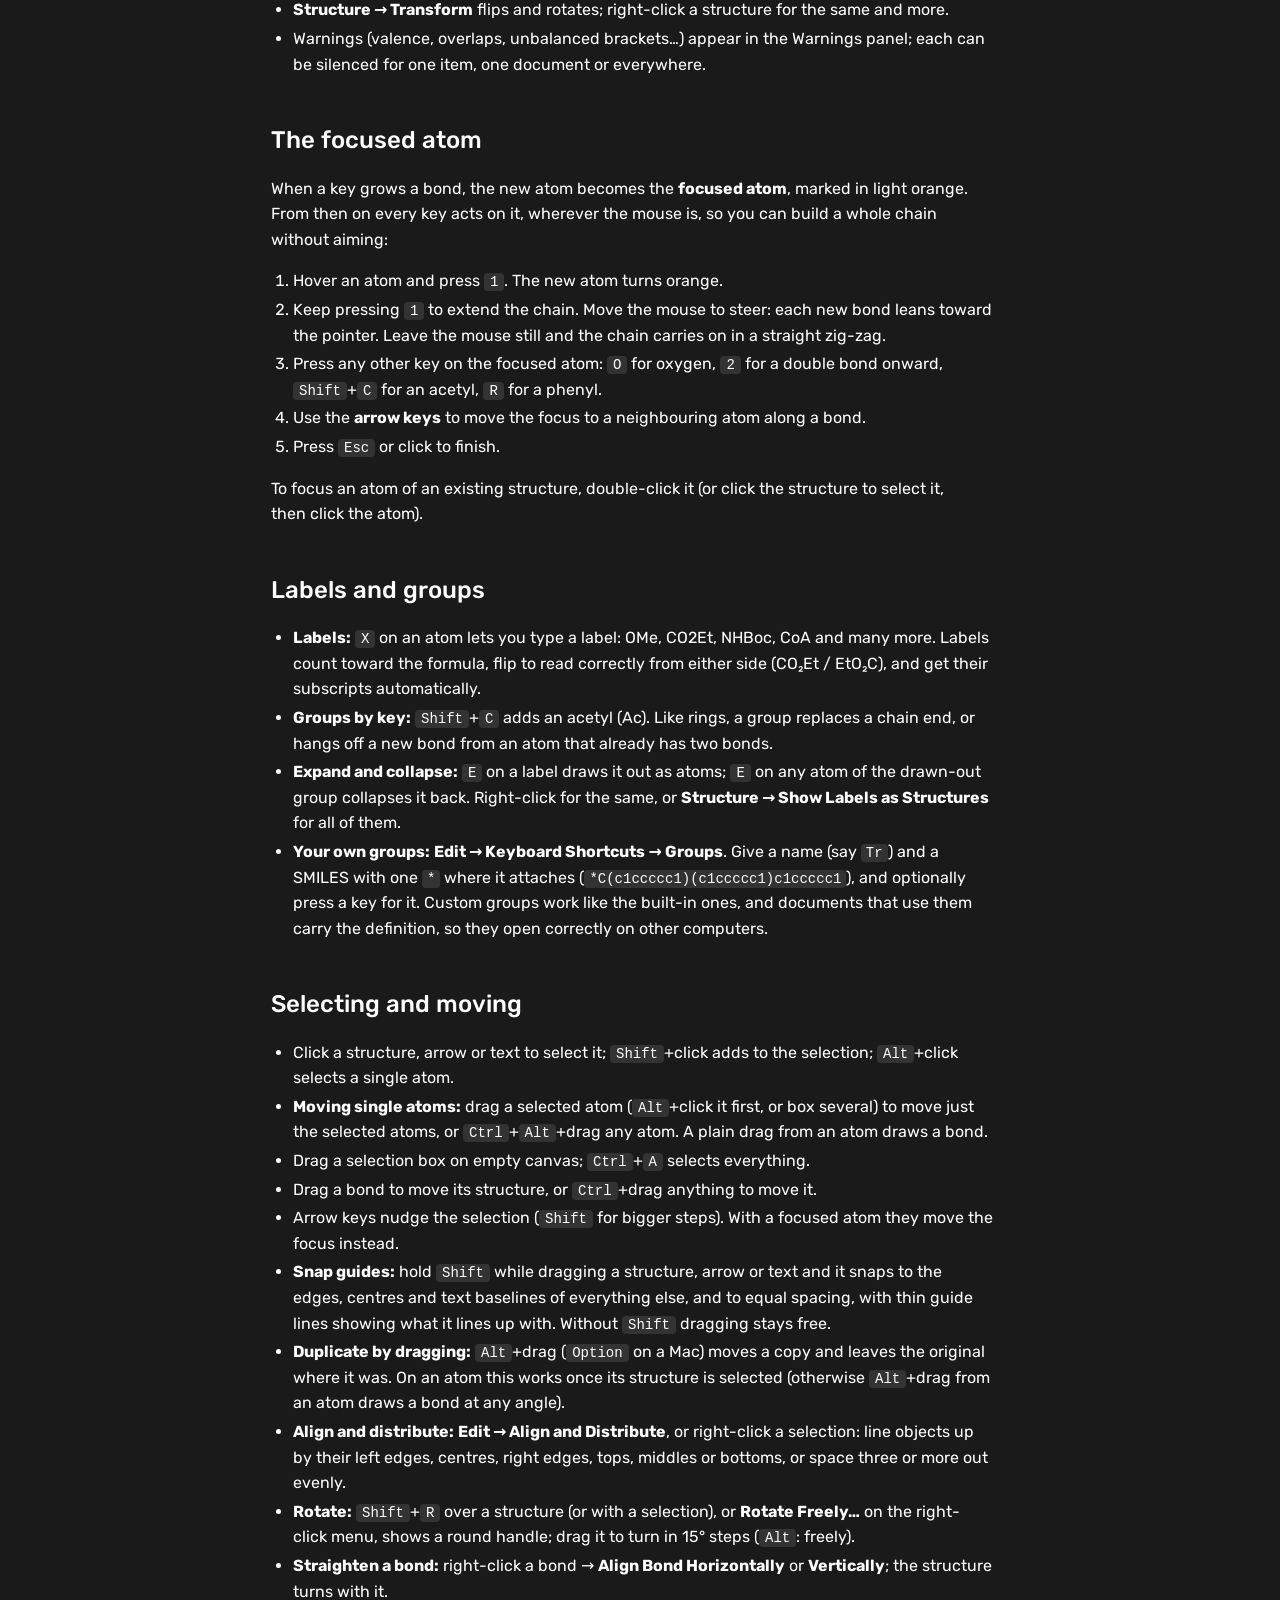
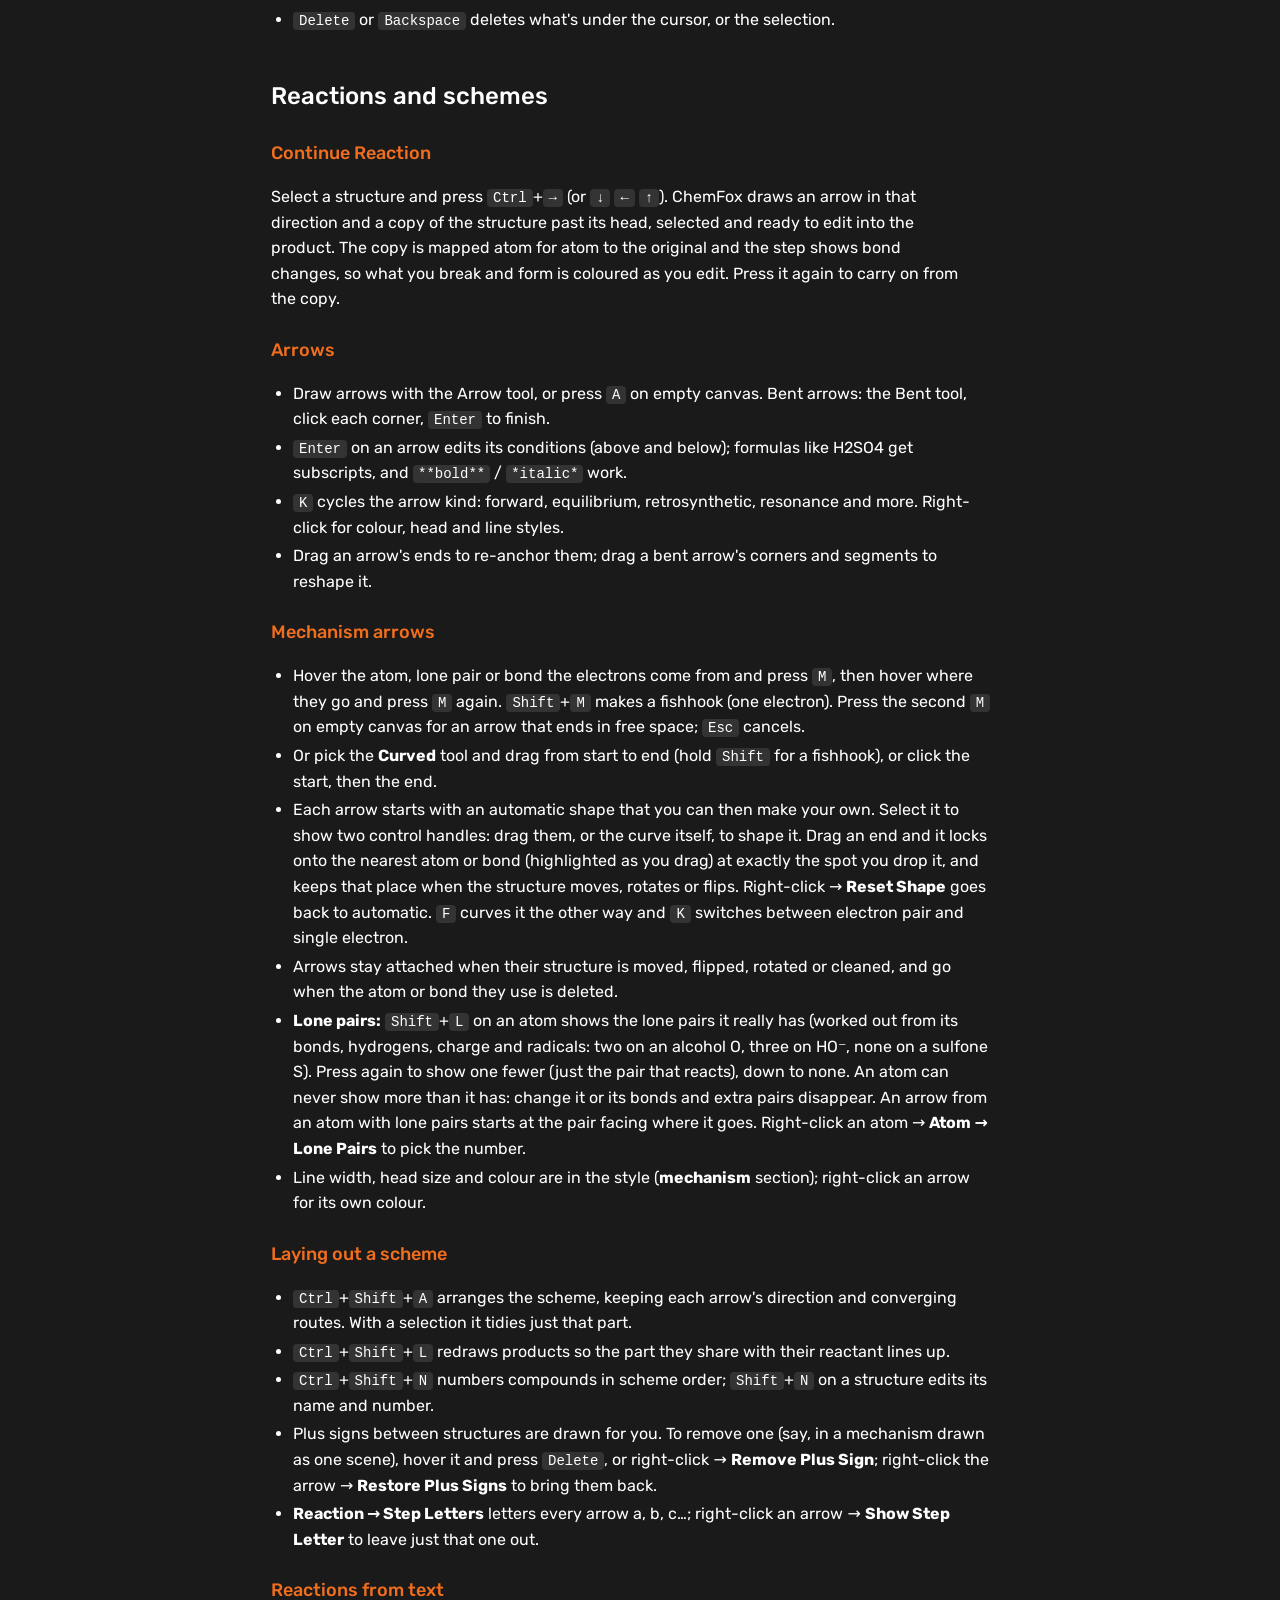
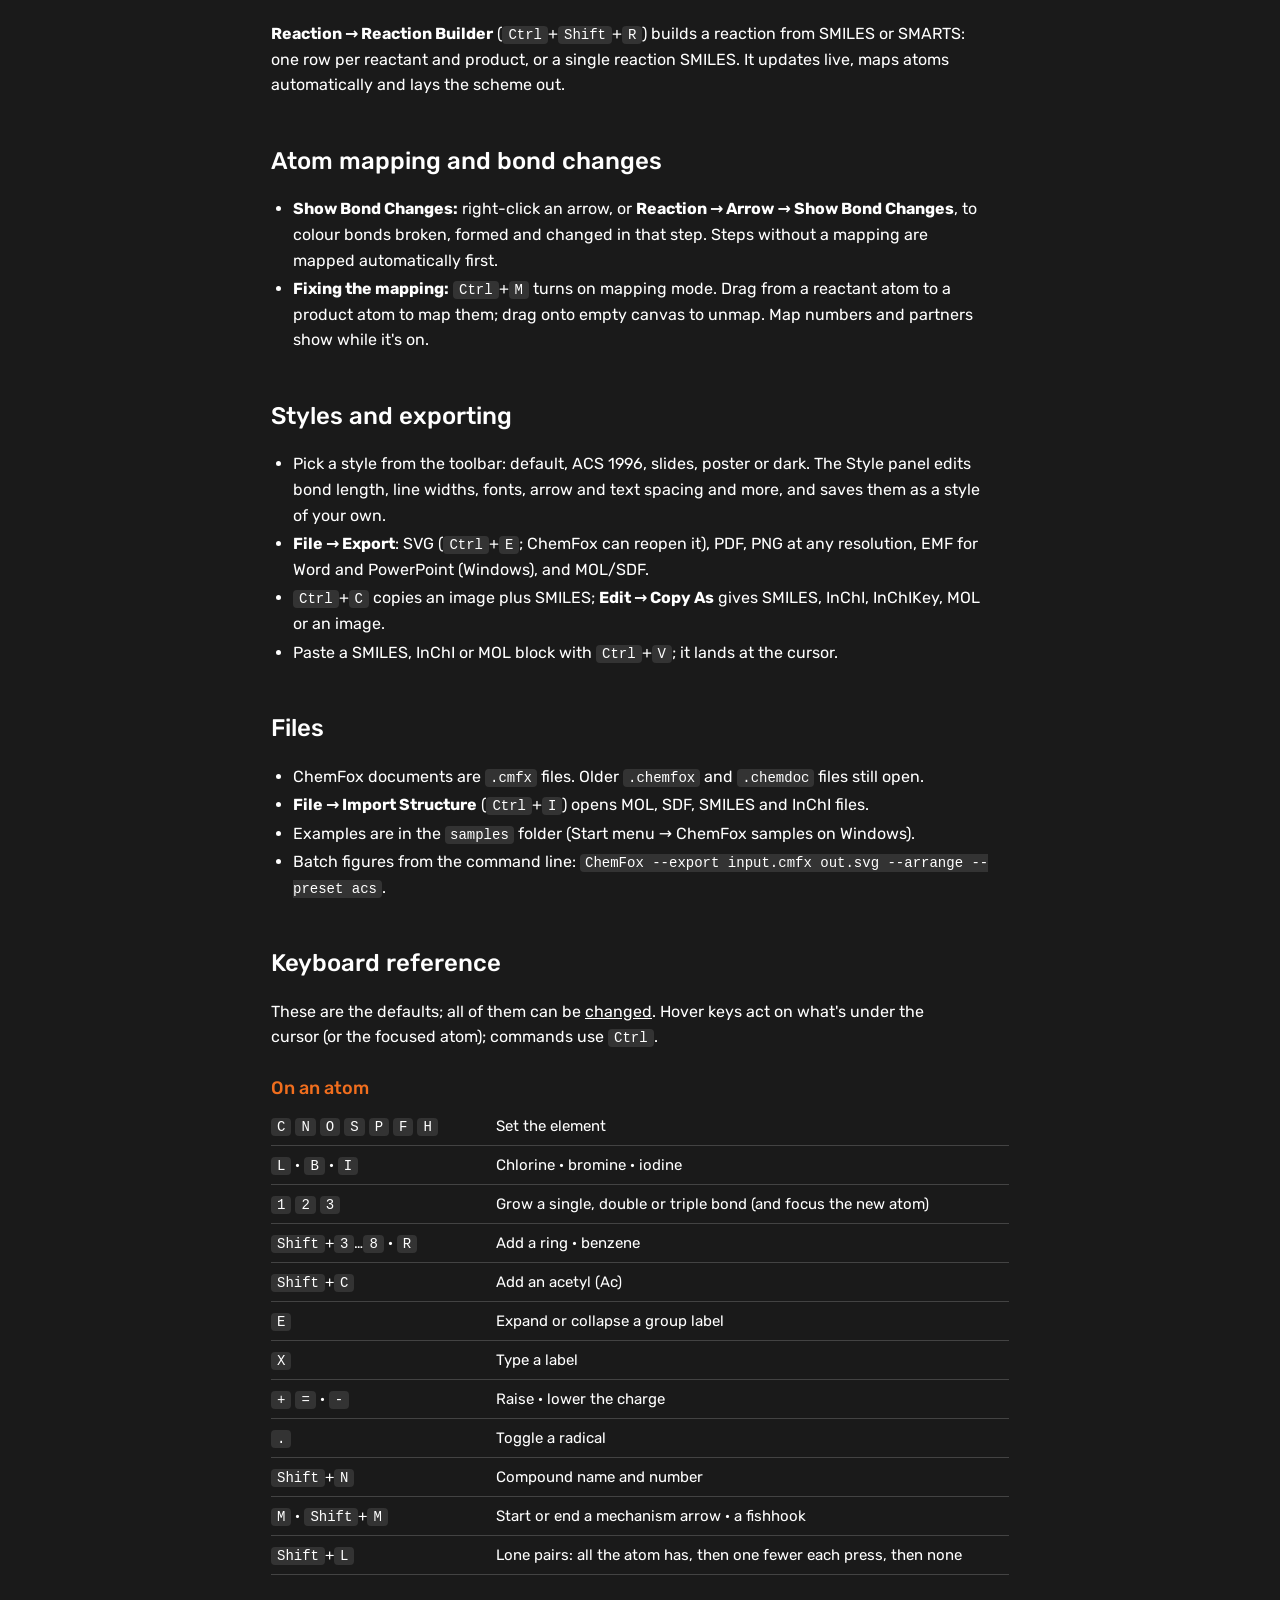
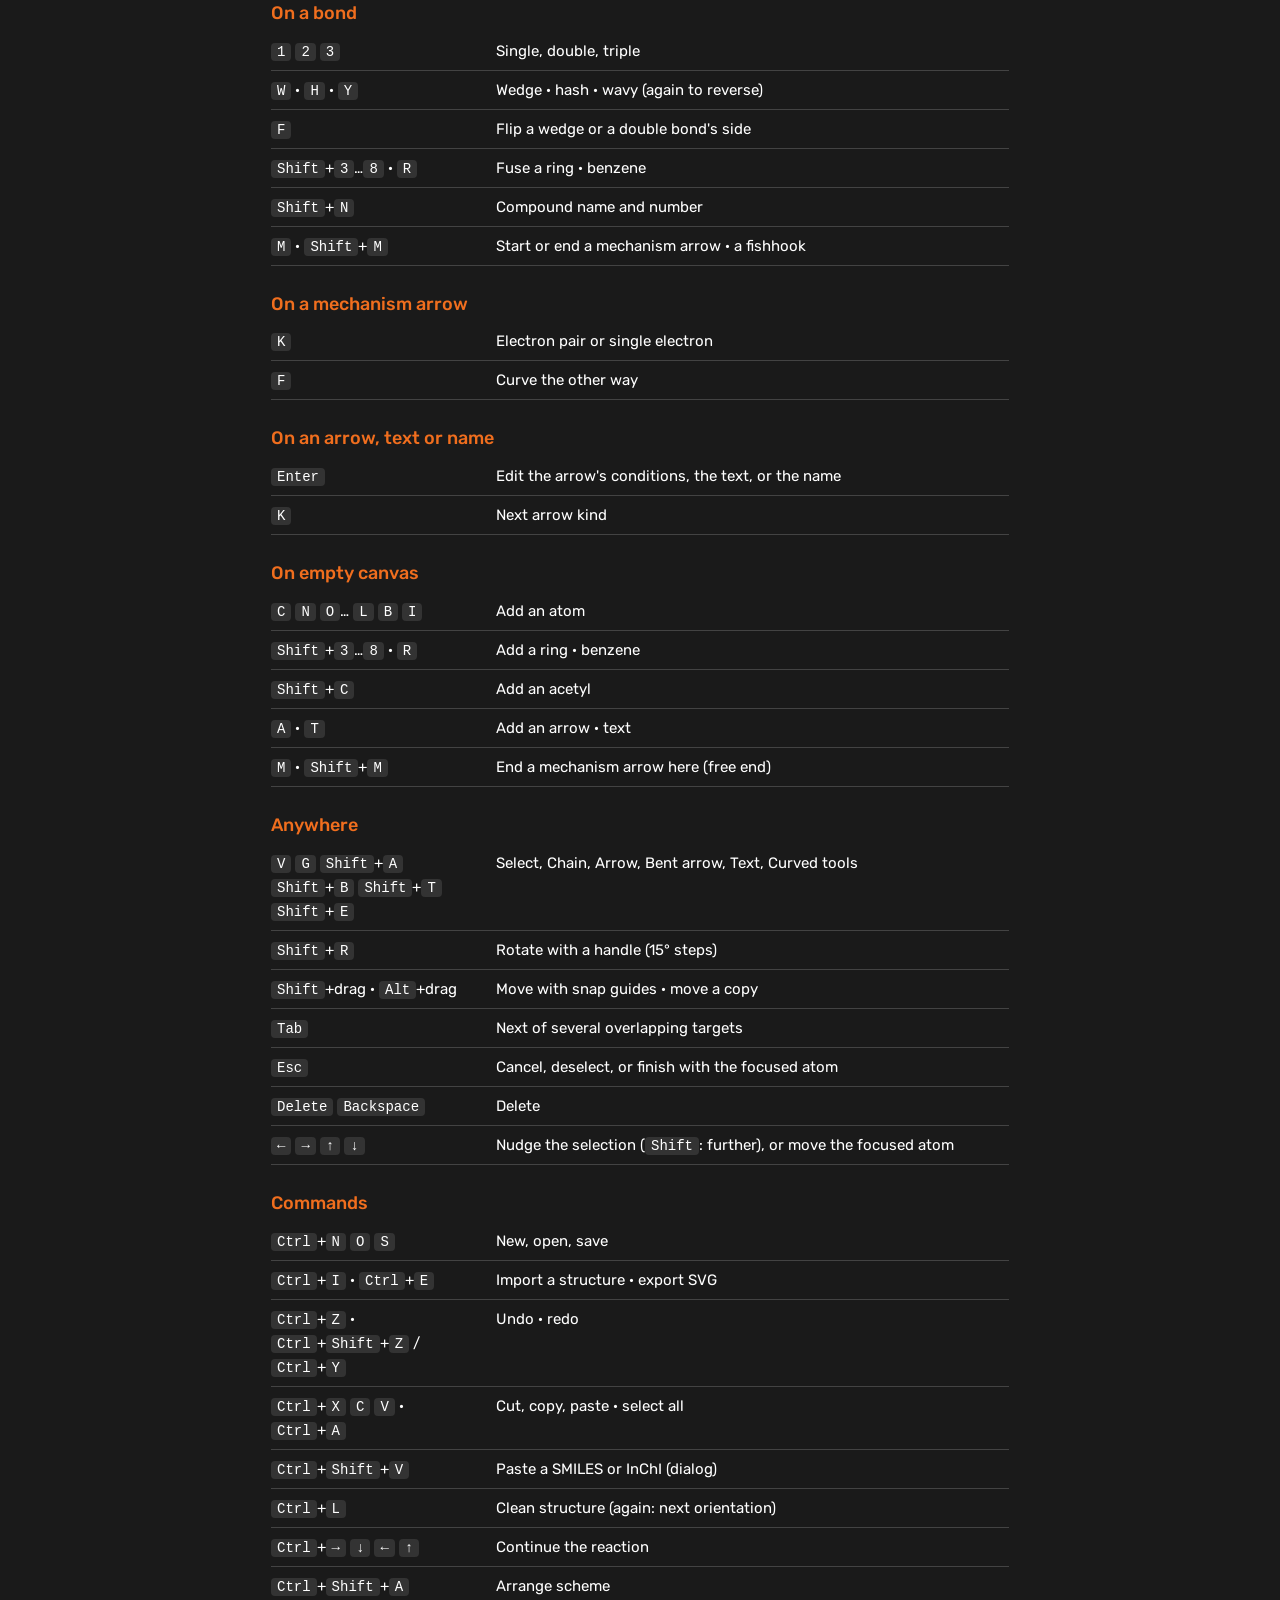
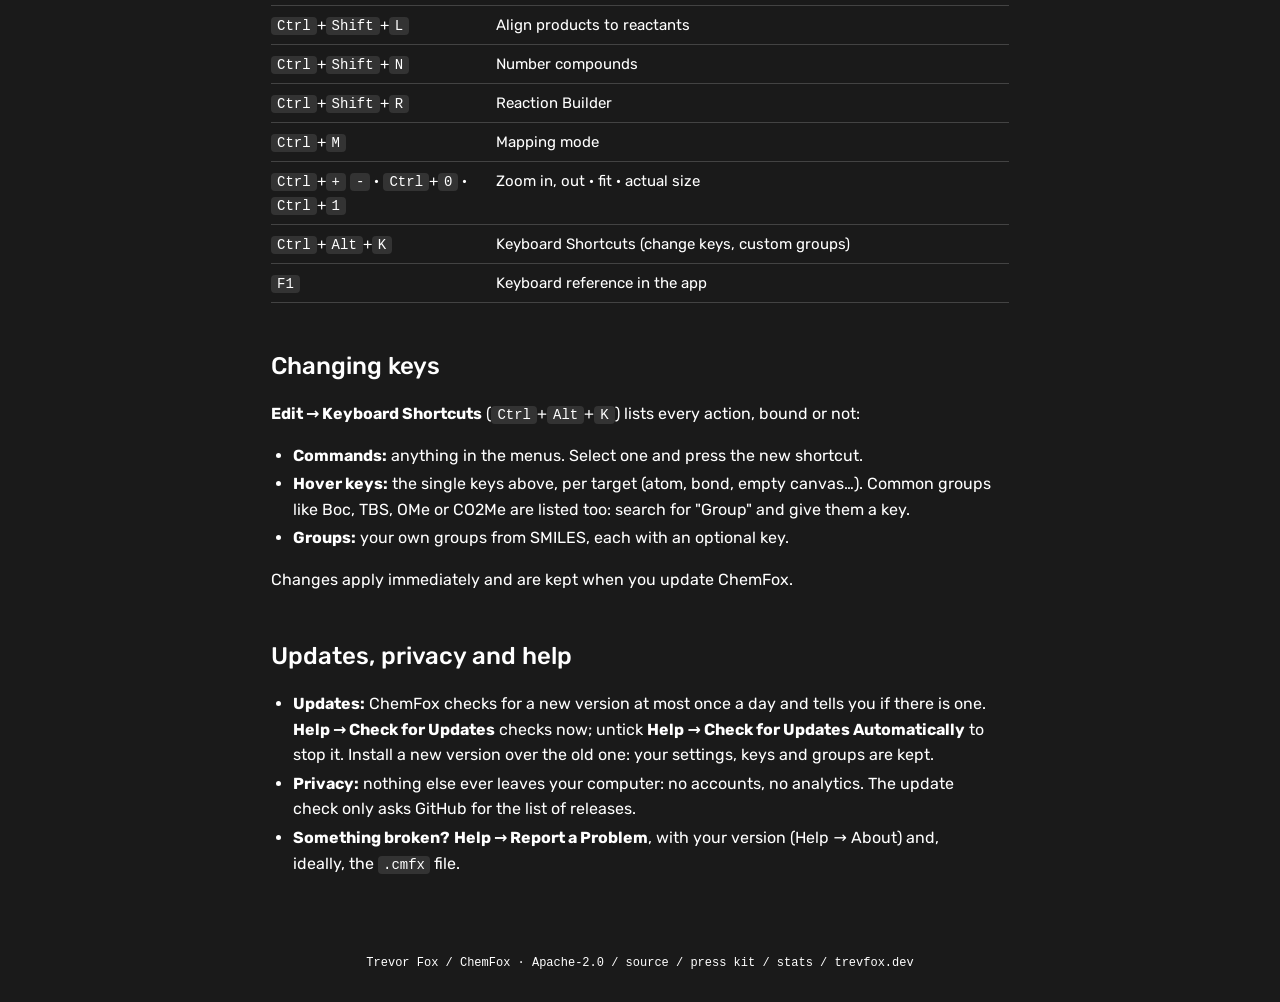
==== commit bd12b2e6: "Site: stats page and wordmark hover Adds stats.html, linked from the footer only: downloads per rele" ====
--- a/docs/guide.html
+++ b/docs/guide.html
@@ -34,7 +34,7 @@
 </head>
 <body>
 <header>
-  <a class="logo" href="./"><img src="assets/icon.png" alt=""><span><span class="a">chem</span>fox</span></a>
+  <a class="logo" href="./"><img src="assets/icon.png" alt=""><span><span class="a">chem</span><span class="b">fox</span></span></a>
   <nav>
     <a href="./#download">download</a>
     <a href="./#features">features</a>
@@ -327,7 +327,7 @@
 </main>
 
 <footer>
-  Trevor Fox / ChemFox · Apache-2.0 / <a href="https://github.com/VoxelMC/ChemFox">source</a> / <a href="press/chemfox-press-kit.zip" download>press kit</a> / <a href="https://trevfox.dev">trevfox.dev</a>
+  Trevor Fox / ChemFox · Apache-2.0 / <a href="https://github.com/VoxelMC/ChemFox">source</a> / <a href="press/chemfox-press-kit.zip" download>press kit</a> / <a href="stats.html">stats</a> / <a href="https://trevfox.dev">trevfox.dev</a>
 </footer>
 <script src="assets/site.js"></script>
 </body>
--- a/docs/assets/site.css
+++ b/docs/assets/site.css
@@ -21,6 +21,10 @@
 .logo { font-size: 30px; font-weight: 500; text-decoration: none; display: inline-flex; align-items: center; gap: 10px; }
 .logo img { width: 34px; height: 34px; border-radius: 8px; }
 .logo .a { color: var(--accent-text); }
+/* Like trevfox.dev: each half of the wordmark takes the other's colour while hovered */
+.logo .a, .logo .b { transition: color .15s cubic-bezier(.4, 0, .2, 1); }
+.logo .a:hover { color: var(--text); }
+.logo .b:hover { color: var(--accent-text); }
 nav { display: flex; align-items: center; gap: 22px; font-family: var(--nav); font-weight: 600; }
 nav a { text-decoration: none; }
 nav a:hover, nav a[aria-current], .theme:hover { color: var(--accent-text); }
@@ -81,3 +85,24 @@
 footer a { text-decoration: none; }
 footer a:hover { color: var(--accent-text); }
 @media (max-width: 560px) { nav { gap: 14px; font-size: 14px; } .logo { font-size: 26px; } .toc ol { columns: 1; } }
+
+/* Stats page */
+.tiles { display: grid; grid-template-columns: repeat(auto-fill, minmax(150px, 1fr)); gap: 12px; margin-bottom: 8px; }
+.tile { border-left: 4px solid var(--accent); border-radius: 2px; padding: 2px 0 2px 12px; }
+.tile b { display: block; font-size: 24px; font-weight: 500; color: var(--accent-text); line-height: 1.3; }
+.tile span { font-size: 14px; color: var(--muted); }
+.bar { display: grid; grid-template-columns: 4.5em 1fr 3.5em; align-items: center; gap: 10px; padding: 4px 0; text-decoration: none; }
+.bar .lbl { font: 14px var(--mono); }
+.bar .track { height: 14px; }
+.bar i { display: block; height: 100%; min-width: 2px; background: var(--accent); border-radius: 0 4px 4px 0; transition: opacity .2s; }
+.bar:hover i { opacity: .75; }
+.bar:hover .lbl { color: var(--accent-text); }
+.bar .val { font: 14px var(--mono); text-align: right; }
+#bars { margin-bottom: 16px; }
+.stats td.n { font-family: var(--mono); font-size: 14px; }
+.stats td small { color: var(--muted); }
+.stats td:first-child { width: auto; }
+.langs ul { list-style: none; padding: 0; margin: 0; display: flex; flex-wrap: wrap; gap: 6px 20px; }
+.langs li span { color: var(--muted); }
+.langs .sub { margin: 16px 0 6px; }
+@media (max-width: 560px) { .stats table { font-size: 13px; } .stats td, .stats th { padding-right: 6px; } }
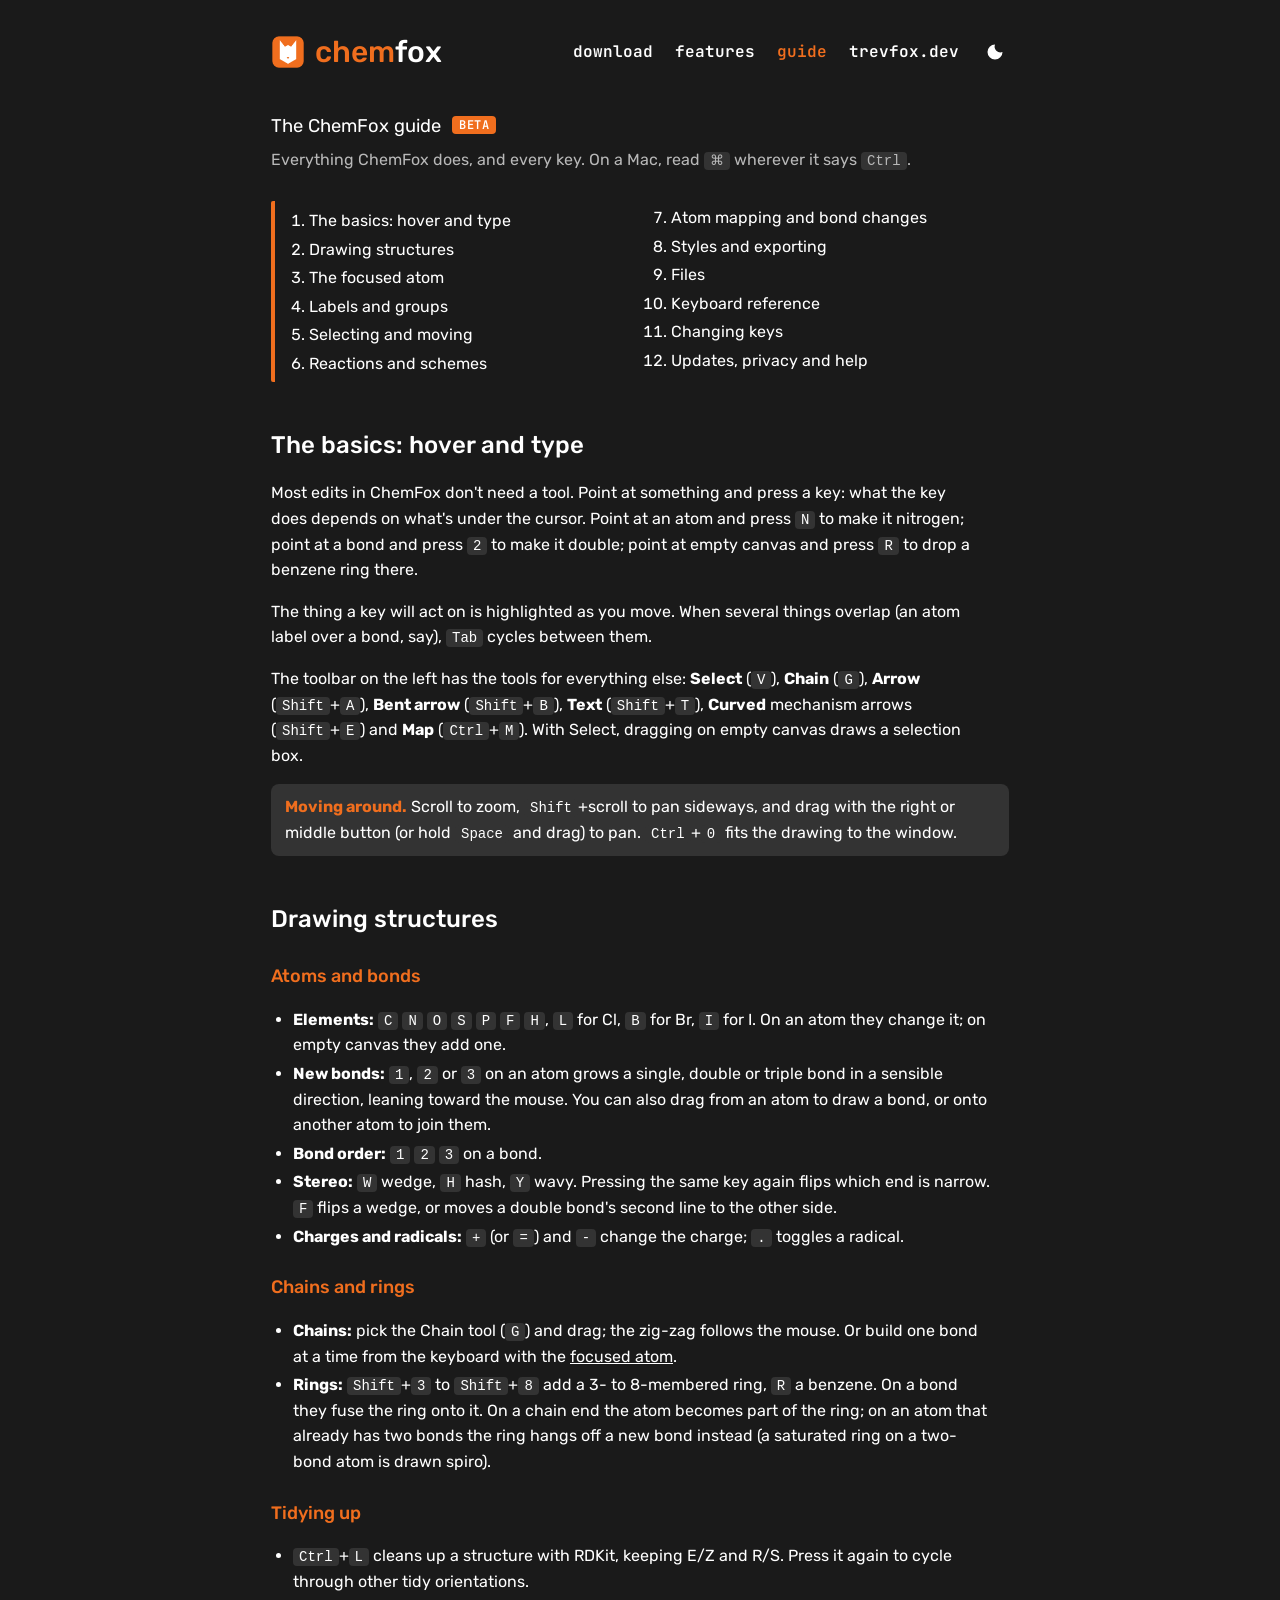
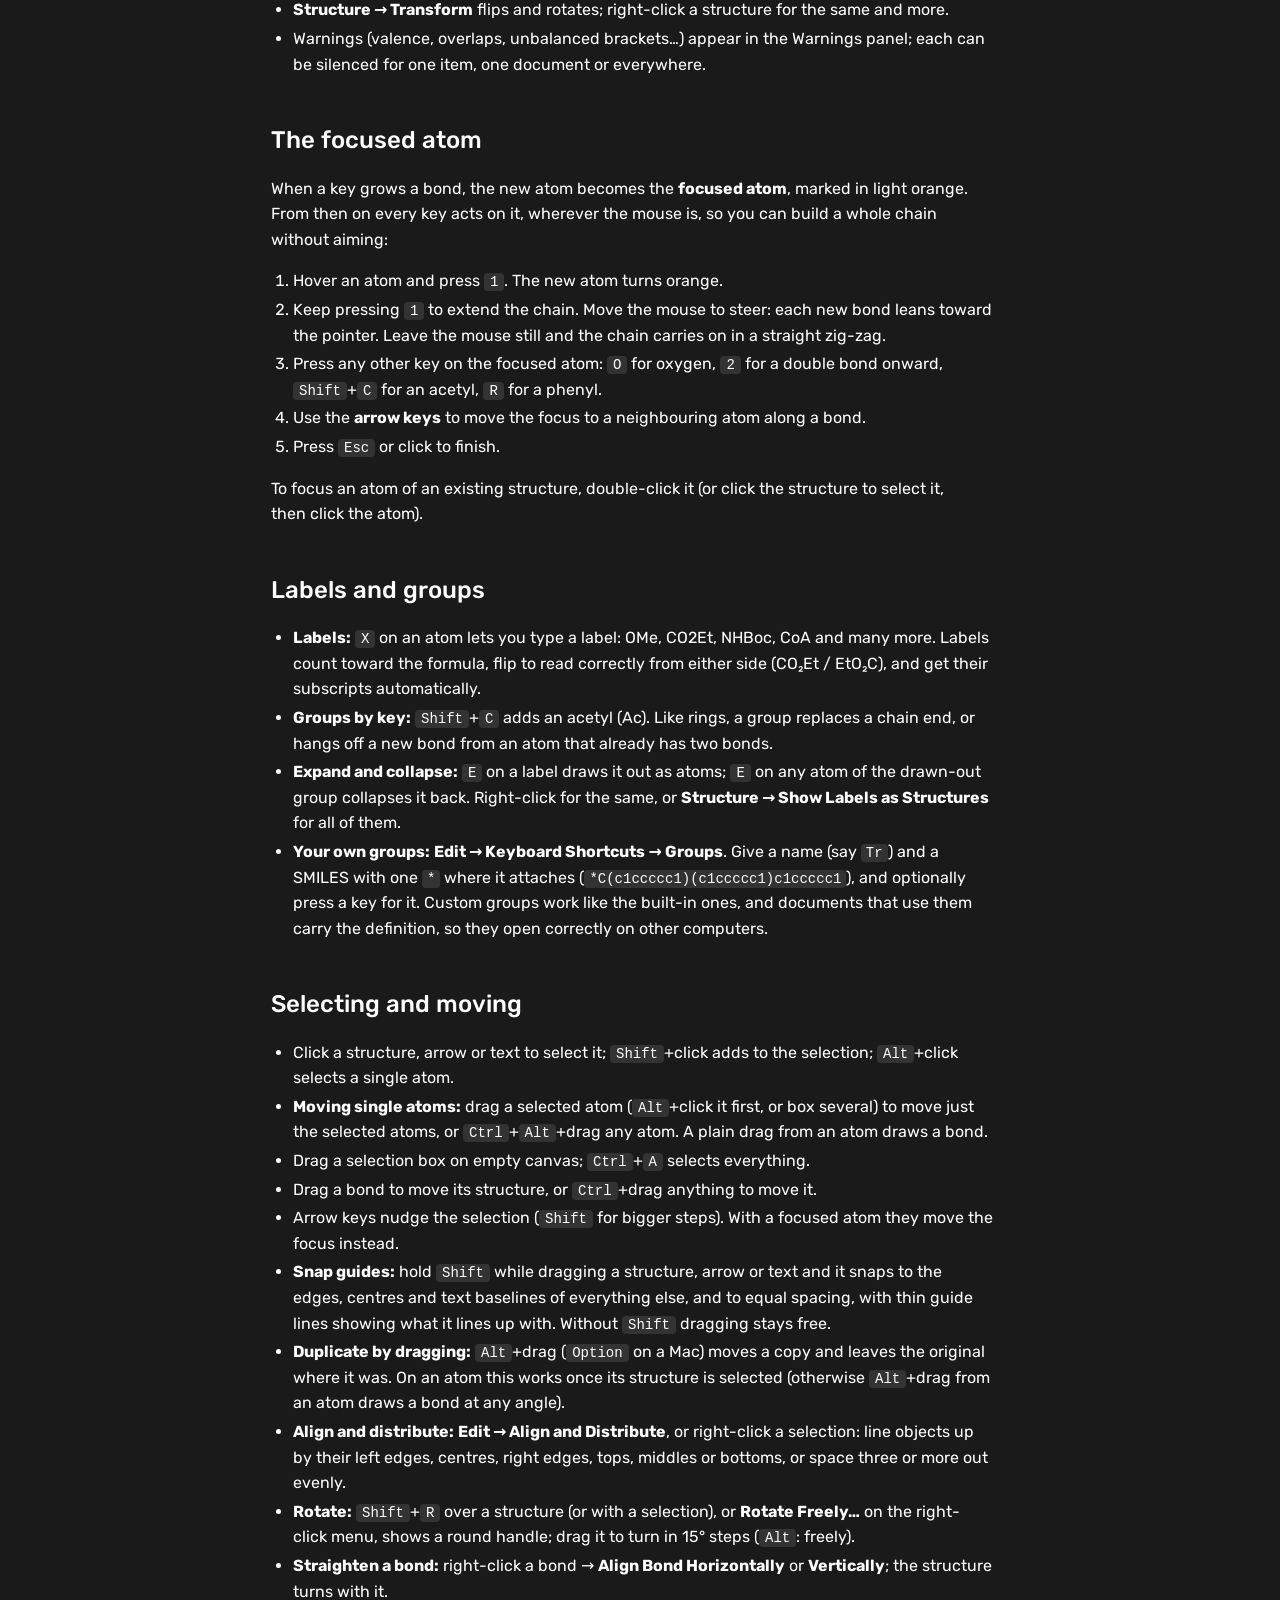
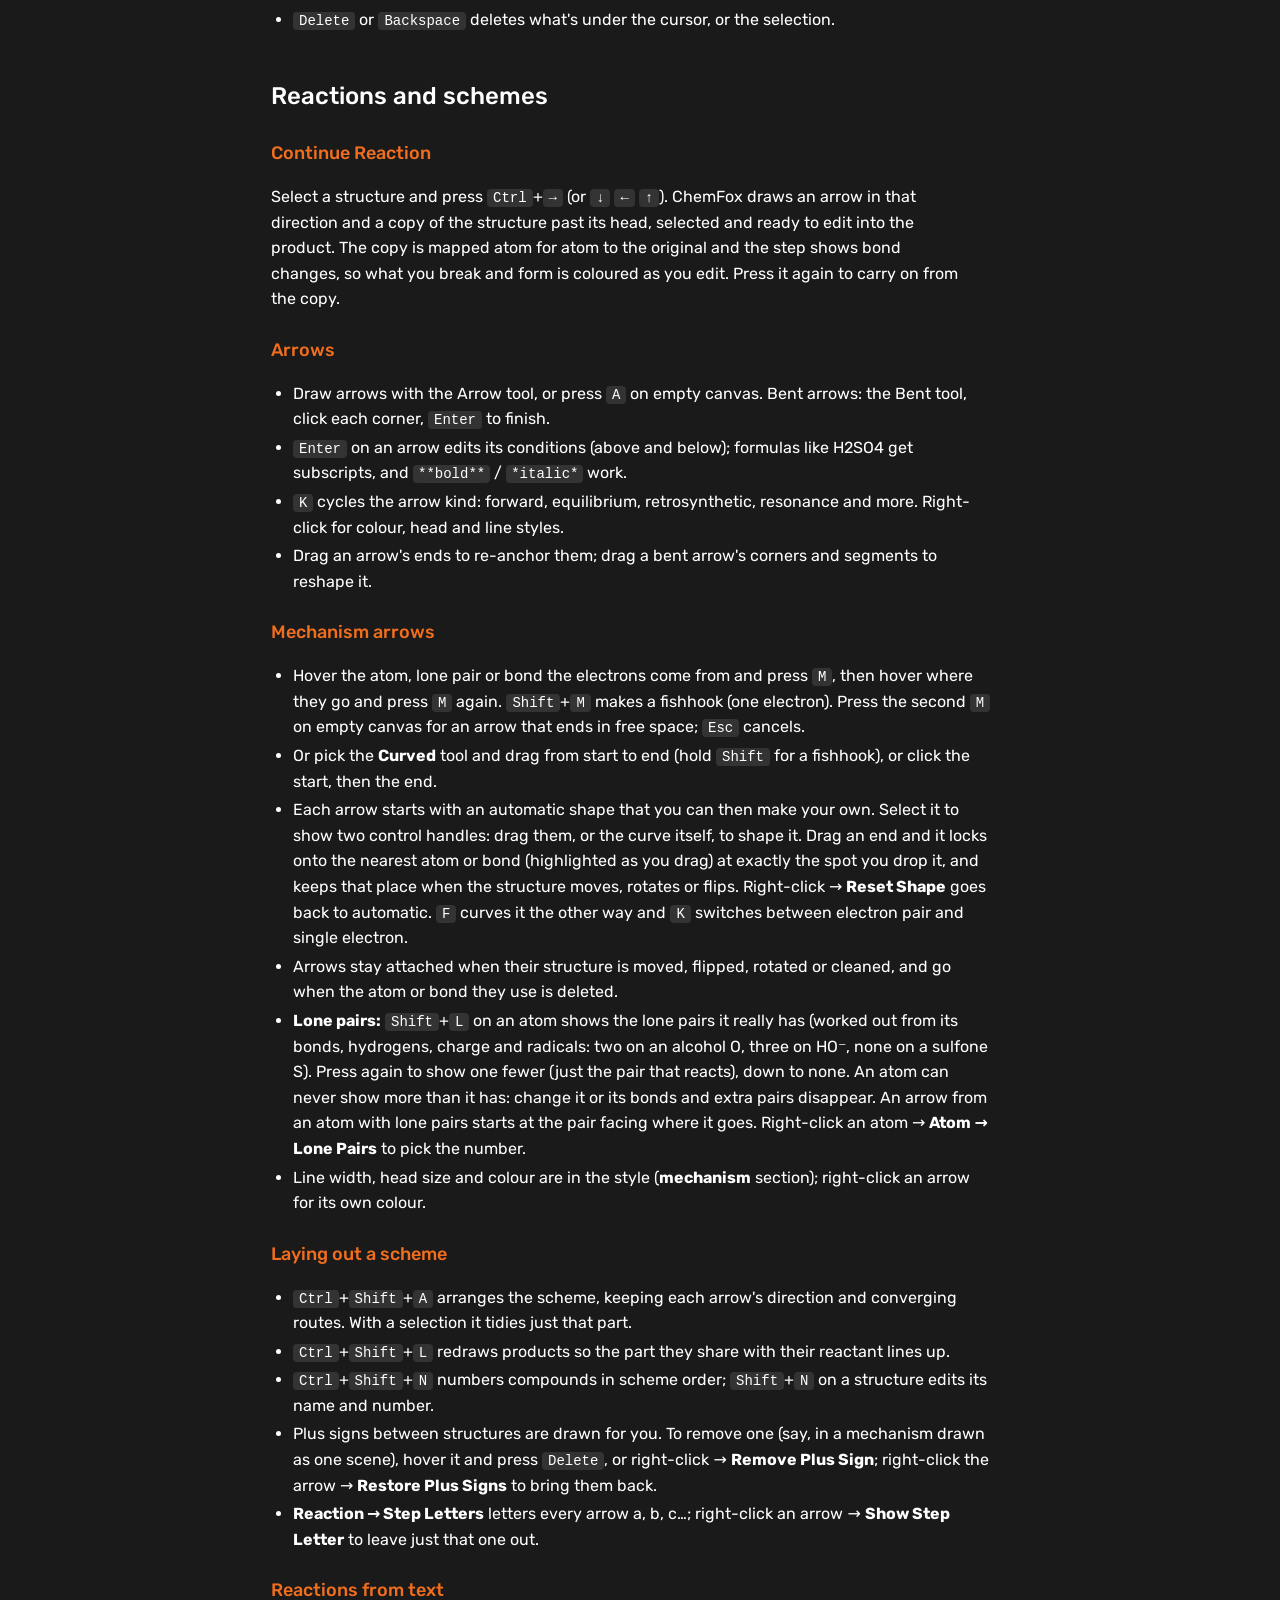
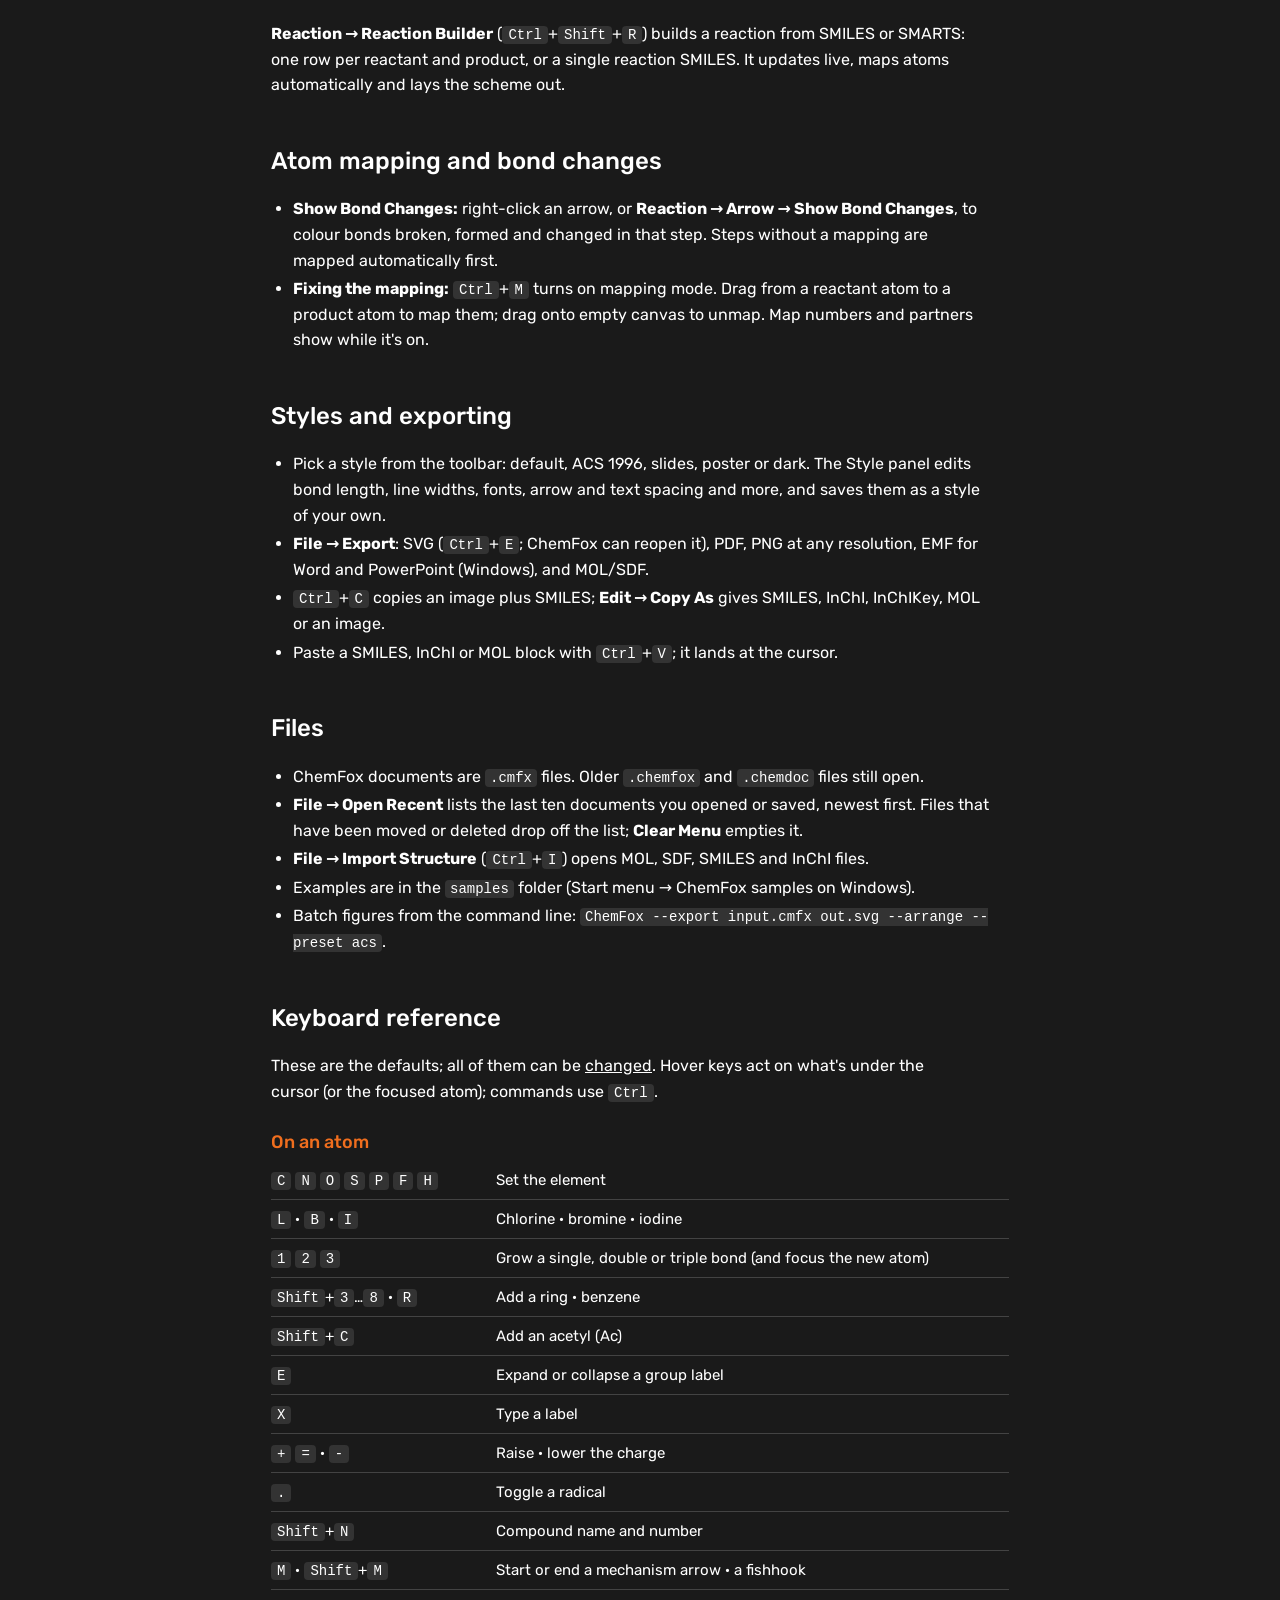
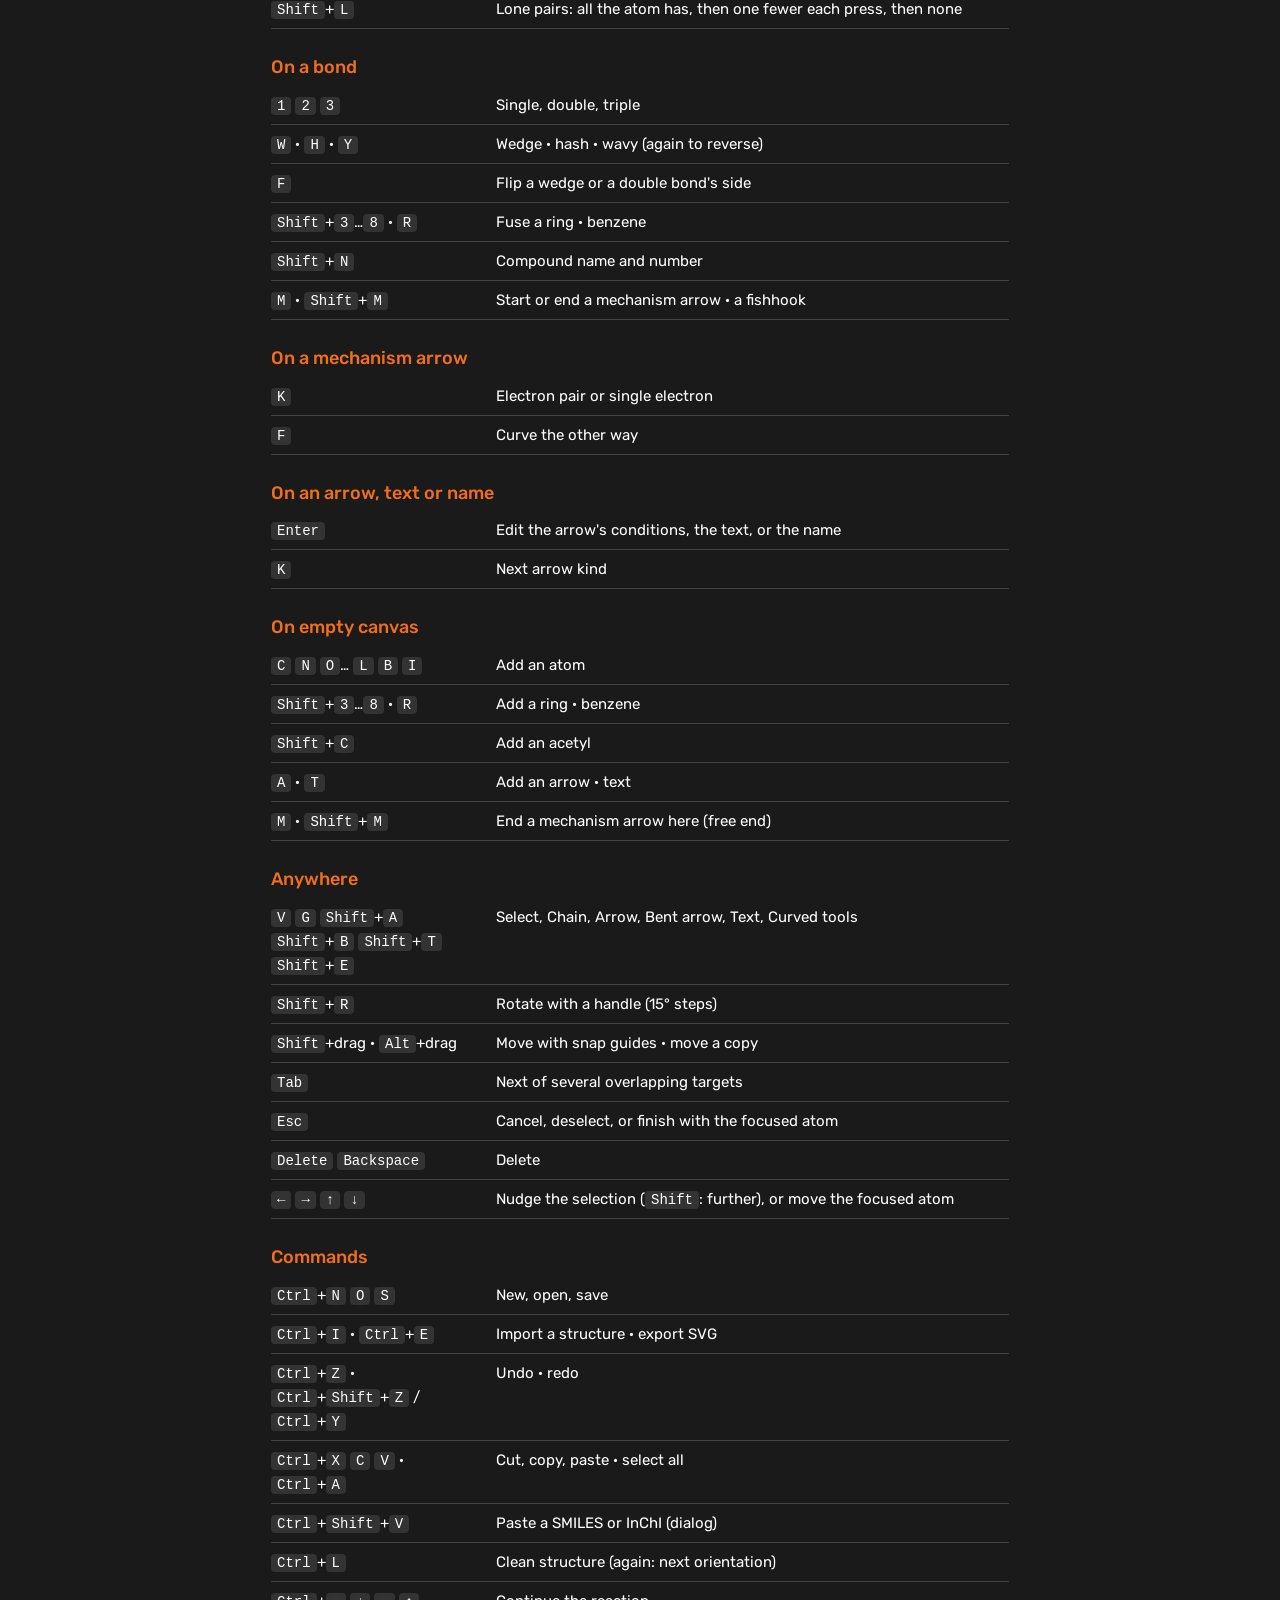
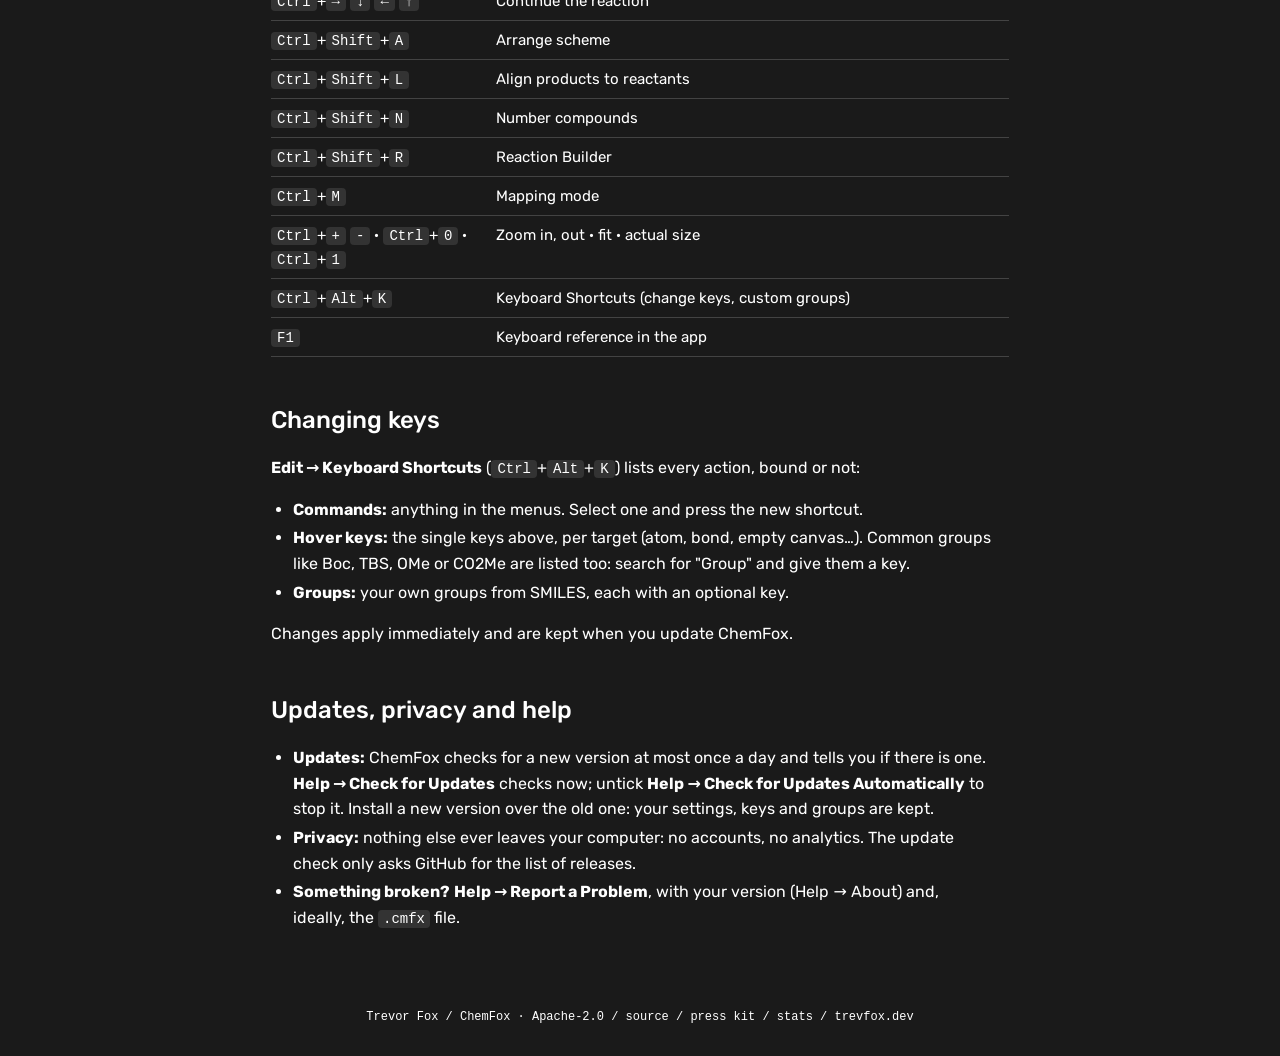
==== commit 31a566a9: "Open Recent in the File menu (#15) File → Open Recent lists the last ten documents opened or saved, " ====
--- a/docs/guide.html
+++ b/docs/guide.html
@@ -220,6 +220,8 @@
   <h2 id="files"><a href="#files">Files</a></h2>
   <ul>
     <li>ChemFox documents are <code>.cmfx</code> files. Older <code>.chemfox</code> and <code>.chemdoc</code> files still open.</li>
+    <li><b>File → Open Recent</b> lists the last ten documents you opened or saved, newest first. Files that have been moved
+      or deleted drop off the list; <b>Clear Menu</b> empties it.</li>
     <li><b>File → Import Structure</b> (<kbd>Ctrl</kbd>+<kbd>I</kbd>) opens MOL, SDF, SMILES and InChI files.</li>
     <li>Examples are in the <code>samples</code> folder (Start menu → ChemFox samples on Windows).</li>
     <li>Batch figures from the command line: <code>ChemFox --export input.cmfx out.svg --arrange --preset acs</code>.</li>
